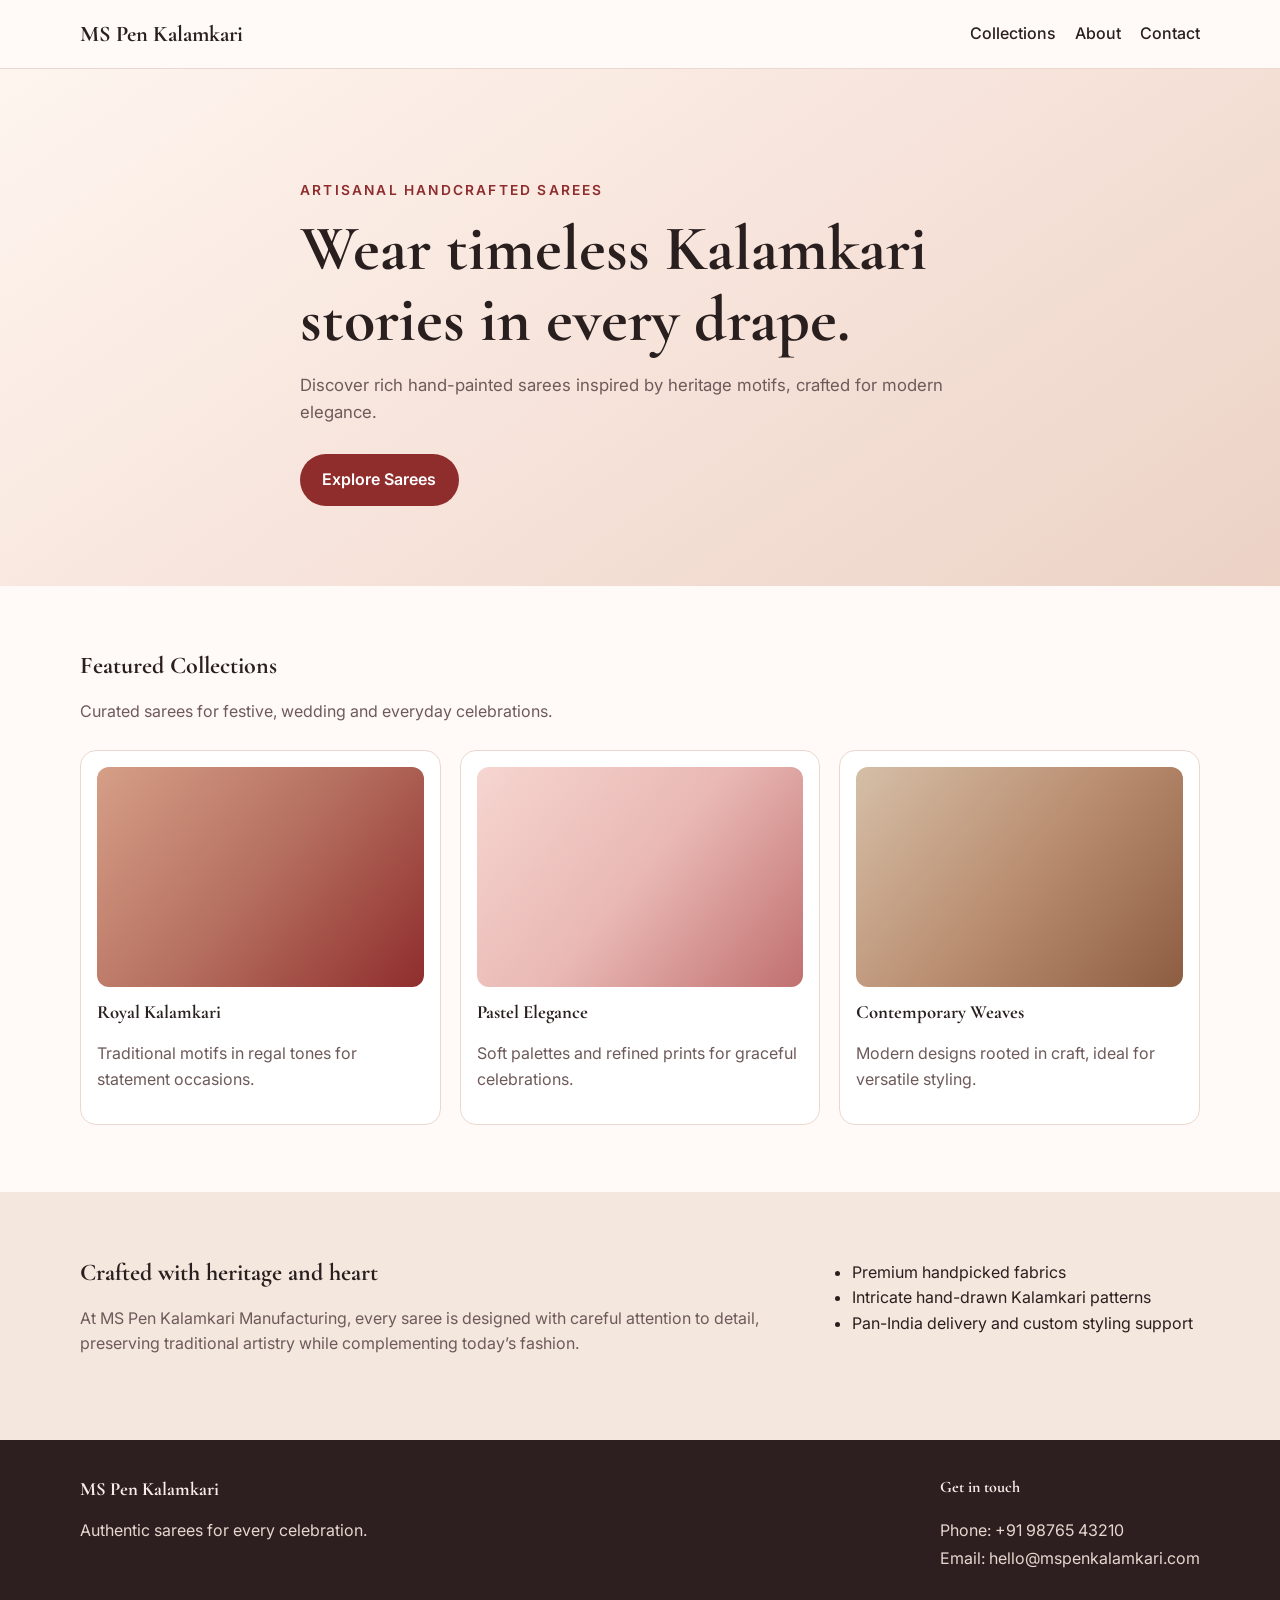
==== index.html @ 8e75cad0 "Merge pull request #1 from reddyprasade/copilot/build-website-for-sarees [WIP] Build website for sar" ====
<!DOCTYPE html>
<html lang="en">
  <head>
    <meta charset="UTF-8" />
    <meta name="viewport" content="width=device-width, initial-scale=1.0" />
    <title>MS Pen Kalamkari Sarees</title>
    <link rel="preconnect" href="https://fonts.googleapis.com" />
    <link rel="preconnect" href="https://fonts.gstatic.com" crossorigin />
    <link
      href="https://fonts.googleapis.com/css2?family=Cormorant+Garamond:wght@500;700&family=Inter:wght@400;500;600&display=swap"
      rel="stylesheet"
    />
    <link rel="stylesheet" href="styles.css" />
  </head>
  <body>
    <header class="topbar">
      <div class="container nav">
        <a class="brand" href="#">MS Pen Kalamkari</a>
        <nav>
          <a href="#collections">Collections</a>
          <a href="#about">About</a>
          <a href="#contact">Contact</a>
        </nav>
      </div>
    </header>

    <main>
      <section class="hero">
        <div class="container hero-content">
          <p class="eyebrow">Artisanal Handcrafted Sarees</p>
          <h1>Wear timeless Kalamkari stories in every drape.</h1>
          <p class="hero-copy">
            Discover rich hand-painted sarees inspired by heritage motifs, crafted for modern elegance.
          </p>
          <a href="#collections" class="btn">Explore Sarees</a>
        </div>
      </section>

      <section id="collections" class="section container">
        <div class="section-head">
          <h2>Featured Collections</h2>
          <p>Curated sarees for festive, wedding and everyday celebrations.</p>
        </div>
        <div class="cards">
          <article class="card">
            <div class="image image-one" aria-hidden="true"></div>
            <h3>Royal Kalamkari</h3>
            <p>Traditional motifs in regal tones for statement occasions.</p>
          </article>
          <article class="card">
            <div class="image image-two" aria-hidden="true"></div>
            <h3>Pastel Elegance</h3>
            <p>Soft palettes and refined prints for graceful celebrations.</p>
          </article>
          <article class="card">
            <div class="image image-three" aria-hidden="true"></div>
            <h3>Contemporary Weaves</h3>
            <p>Modern designs rooted in craft, ideal for versatile styling.</p>
          </article>
        </div>
      </section>

      <section id="about" class="section about">
        <div class="container about-grid">
          <div>
            <h2>Crafted with heritage and heart</h2>
            <p>
              At MS Pen Kalamkari Manufacturing, every saree is designed with careful attention to detail,
              preserving traditional artistry while complementing today’s fashion.
            </p>
          </div>
          <ul>
            <li>Premium handpicked fabrics</li>
            <li>Intricate hand-drawn Kalamkari patterns</li>
            <li>Pan-India delivery and custom styling support</li>
          </ul>
        </div>
      </section>
    </main>

    <footer id="contact" class="footer">
      <div class="container footer-grid">
        <div>
          <h3>MS Pen Kalamkari</h3>
          <p>Authentic sarees for every celebration.</p>
        </div>
        <div>
          <h4>Get in touch</h4>
          <p>Phone: +91 98765 43210</p>
          <p>Email: hello@mspenkalamkari.com</p>
        </div>
      </div>
    </footer>
  </body>
</html>
---- styles.css ----
:root {
  --bg: #fffaf7;
  --text: #2a1f1f;
  --muted: #6e5a5a;
  --accent: #8f2d2d;
  --accent-soft: #f4e7de;
  --surface: #ffffff;
  --border: #ead8ce;
}

* {
  box-sizing: border-box;
}

body {
  margin: 0;
  font-family: "Inter", sans-serif;
  color: var(--text);
  background: var(--bg);
  line-height: 1.6;
}

h1,
h2,
h3,
h4 {
  font-family: "Cormorant Garamond", serif;
  line-height: 1.1;
  margin-top: 0;
}

.container {
  width: min(1120px, 92vw);
  margin: 0 auto;
}

.topbar {
  position: sticky;
  top: 0;
  z-index: 10;
  background: rgba(255, 250, 247, 0.95);
  border-bottom: 1px solid var(--border);
  backdrop-filter: blur(6px);
}

.nav {
  display: flex;
  justify-content: space-between;
  align-items: center;
  padding: 1rem 0;
}

.brand {
  color: var(--text);
  font-family: "Cormorant Garamond", serif;
  font-size: 1.4rem;
  font-weight: 700;
  text-decoration: none;
}

nav {
  display: flex;
  gap: 1.2rem;
}

nav a {
  color: var(--text);
  text-decoration: none;
  font-weight: 500;
}

.hero {
  padding: 6rem 0 5rem;
  background: linear-gradient(145deg, #fef5ef, #f6e2d9 55%, #ebd2c5 100%);
}

.hero-content {
  max-width: 680px;
}

.eyebrow {
  font-size: 0.86rem;
  text-transform: uppercase;
  letter-spacing: 0.16em;
  color: var(--accent);
  font-weight: 600;
}

h1 {
  font-size: clamp(2.2rem, 5vw, 4rem);
  margin: 0.7rem 0 1rem;
}

.hero-copy {
  color: var(--muted);
  font-size: 1.05rem;
  margin-bottom: 1.8rem;
}

.btn {
  display: inline-block;
  padding: 0.8rem 1.4rem;
  border-radius: 999px;
  text-decoration: none;
  color: #fff;
  background: var(--accent);
  font-weight: 600;
}

.section {
  padding: 4.2rem 0;
}

.section-head {
  margin-bottom: 1.6rem;
}

.section-head p {
  color: var(--muted);
}

.cards {
  display: grid;
  grid-template-columns: repeat(3, minmax(0, 1fr));
  gap: 1.2rem;
}

.card {
  background: var(--surface);
  border: 1px solid var(--border);
  border-radius: 16px;
  padding: 1rem;
}

.image {
  height: 220px;
  border-radius: 12px;
  margin-bottom: 0.9rem;
}

.image-one {
  background: linear-gradient(130deg, #d69f87, #b56f5f, #8f2d2d);
}

.image-two {
  background: linear-gradient(130deg, #f6d5d0, #e9b8b4, #c0706f);
}

.image-three {
  background: linear-gradient(130deg, #d5bfa7, #ba8e71, #8d5d42);
}

.card p,
.about p {
  color: var(--muted);
}

.about {
  background: var(--accent-soft);
}

.about-grid {
  display: grid;
  grid-template-columns: 2fr 1fr;
  gap: 1.4rem;
  align-items: start;
}

.about ul {
  margin: 0;
  padding-left: 1.1rem;
}

.footer {
  background: #2d1f1f;
  color: #f7ece8;
  padding: 2.4rem 0;
}

.footer-grid {
  display: flex;
  justify-content: space-between;
  gap: 1.2rem;
  flex-wrap: wrap;
}

.footer p {
  margin: 0.2rem 0;
  color: #e7d6cf;
}

@media (max-width: 900px) {
  .cards {
    grid-template-columns: 1fr 1fr;
  }

  .about-grid {
    grid-template-columns: 1fr;
  }
}

@media (max-width: 640px) {
  nav {
    display: none;
  }

  .hero {
    padding-top: 4.5rem;
  }

  .cards {
    grid-template-columns: 1fr;
  }
}
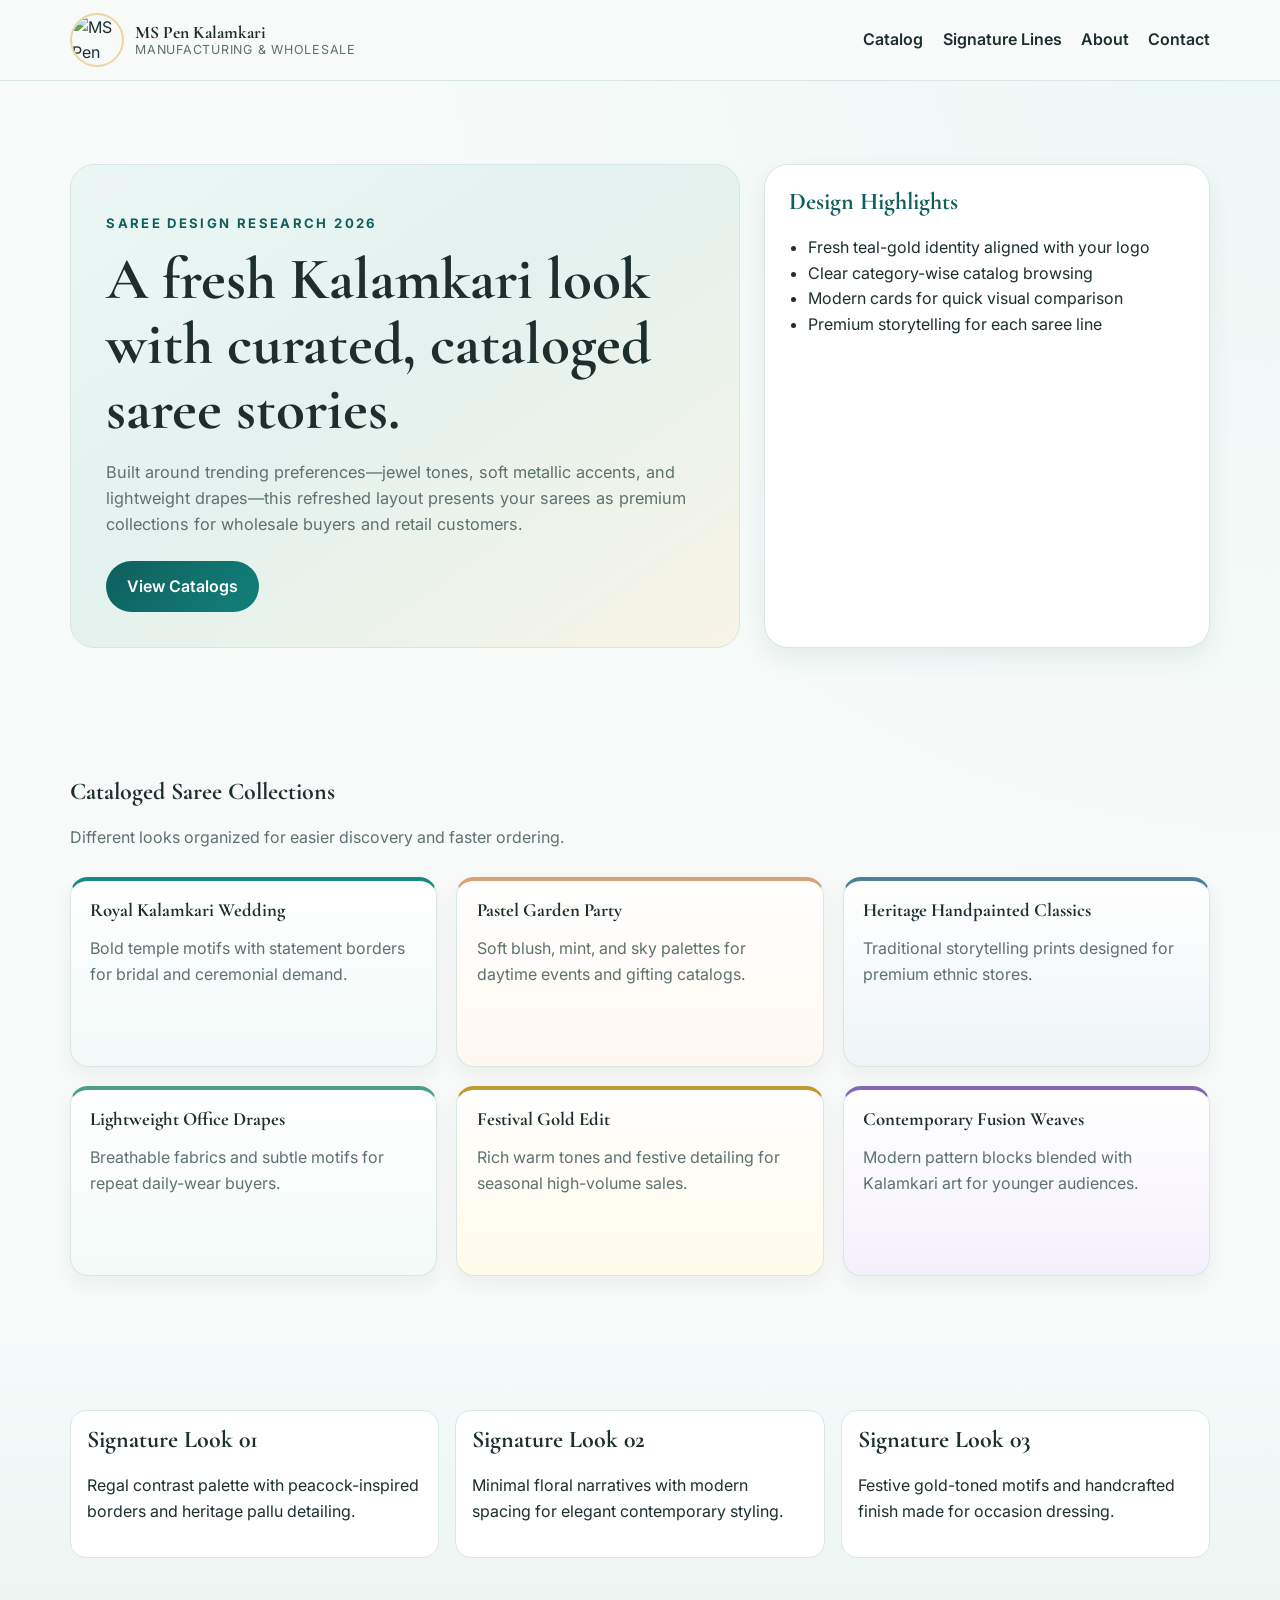
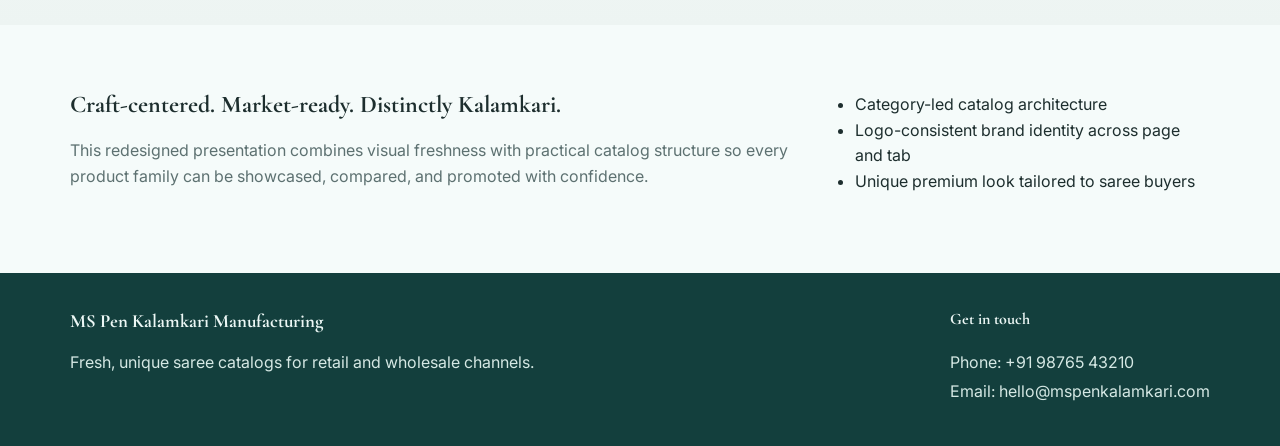
==== commit 8066d5d5: "Merge pull request #2 from reddyprasade/copilot/research-sarees-website-design Redesign saree storef" ====
--- a/index.html
+++ b/index.html
@@ -3,11 +3,16 @@
   <head>
     <meta charset="UTF-8" />
     <meta name="viewport" content="width=device-width, initial-scale=1.0" />
-    <title>MS Pen Kalamkari Sarees</title>
+    <title>MS Pen Kalamkari Sarees | Fresh Collections</title>
+    <link
+      rel="icon"
+      type="image/jpeg"
+      href="https://github.com/user-attachments/assets/5337e87d-ab14-43e0-a8be-06f74f90f3f9"
+    />
     <link rel="preconnect" href="https://fonts.googleapis.com" />
     <link rel="preconnect" href="https://fonts.gstatic.com" crossorigin />
     <link
-      href="https://fonts.googleapis.com/css2?family=Cormorant+Garamond:wght@500;700&family=Inter:wght@400;500;600&display=swap"
+      href="https://fonts.googleapis.com/css2?family=Cormorant+Garamond:wght@500;700&family=Inter:wght@400;500;600;700&display=swap"
       rel="stylesheet"
     />
     <link rel="stylesheet" href="styles.css" />
@@ -15,9 +20,19 @@
   <body>
     <header class="topbar">
       <div class="container nav">
-        <a class="brand" href="#">MS Pen Kalamkari</a>
+        <a class="brand" href="#">
+          <img
+            src="https://github.com/user-attachments/assets/5337e87d-ab14-43e0-a8be-06f74f90f3f9"
+            alt="MS Pen Kalamkari logo"
+          />
+          <span>
+            <strong>MS Pen Kalamkari</strong>
+            <small>Manufacturing & Wholesale</small>
+          </span>
+        </a>
         <nav>
-          <a href="#collections">Collections</a>
+          <a href="#collections">Catalog</a>
+          <a href="#signature">Signature Lines</a>
           <a href="#about">About</a>
           <a href="#contact">Contact</a>
         </nav>
@@ -26,36 +41,75 @@
 
     <main>
       <section class="hero">
-        <div class="container hero-content">
-          <p class="eyebrow">Artisanal Handcrafted Sarees</p>
-          <h1>Wear timeless Kalamkari stories in every drape.</h1>
-          <p class="hero-copy">
-            Discover rich hand-painted sarees inspired by heritage motifs, crafted for modern elegance.
-          </p>
-          <a href="#collections" class="btn">Explore Sarees</a>
+        <div class="container hero-grid">
+          <div class="hero-copy-block">
+            <p class="eyebrow">Saree Design Research 2026</p>
+            <h1>A fresh Kalamkari look with curated, cataloged saree stories.</h1>
+            <p class="hero-copy">
+              Built around trending preferences—jewel tones, soft metallic accents, and lightweight drapes—this
+              refreshed layout presents your sarees as premium collections for wholesale buyers and retail customers.
+            </p>
+            <a href="#collections" class="btn">View Catalogs</a>
+          </div>
+          <aside class="trend-panel" aria-label="Design trend highlights">
+            <h2>Design Highlights</h2>
+            <ul>
+              <li>Fresh teal-gold identity aligned with your logo</li>
+              <li>Clear category-wise catalog browsing</li>
+              <li>Modern cards for quick visual comparison</li>
+              <li>Premium storytelling for each saree line</li>
+            </ul>
+          </aside>
         </div>
       </section>
 
       <section id="collections" class="section container">
         <div class="section-head">
-          <h2>Featured Collections</h2>
-          <p>Curated sarees for festive, wedding and everyday celebrations.</p>
+          <h2>Cataloged Saree Collections</h2>
+          <p>Different looks organized for easier discovery and faster ordering.</p>
         </div>
+
         <div class="cards">
-          <article class="card">
-            <div class="image image-one" aria-hidden="true"></div>
-            <h3>Royal Kalamkari</h3>
-            <p>Traditional motifs in regal tones for statement occasions.</p>
+          <article class="card card-royal">
+            <h3>Royal Kalamkari Wedding</h3>
+            <p>Bold temple motifs with statement borders for bridal and ceremonial demand.</p>
           </article>
-          <article class="card">
-            <div class="image image-two" aria-hidden="true"></div>
-            <h3>Pastel Elegance</h3>
-            <p>Soft palettes and refined prints for graceful celebrations.</p>
+          <article class="card card-pastel">
+            <h3>Pastel Garden Party</h3>
+            <p>Soft blush, mint, and sky palettes for daytime events and gifting catalogs.</p>
           </article>
-          <article class="card">
-            <div class="image image-three" aria-hidden="true"></div>
-            <h3>Contemporary Weaves</h3>
-            <p>Modern designs rooted in craft, ideal for versatile styling.</p>
+          <article class="card card-heritage">
+            <h3>Heritage Handpainted Classics</h3>
+            <p>Traditional storytelling prints designed for premium ethnic stores.</p>
+          </article>
+          <article class="card card-office">
+            <h3>Lightweight Office Drapes</h3>
+            <p>Breathable fabrics and subtle motifs for repeat daily-wear buyers.</p>
+          </article>
+          <article class="card card-festival">
+            <h3>Festival Gold Edit</h3>
+            <p>Rich warm tones and festive detailing for seasonal high-volume sales.</p>
+          </article>
+          <article class="card card-fusion">
+            <h3>Contemporary Fusion Weaves</h3>
+            <p>Modern pattern blocks blended with Kalamkari art for younger audiences.</p>
+          </article>
+        </div>
+      </section>
+
+      <section id="signature" class="section signature">
+        <div class="container signature-grid">
+          <article>
+            <h2>Signature Look 01</h2>
+            <p>Regal contrast palette with peacock-inspired borders and heritage pallu detailing.</p>
+          </article>
+          <article>
+            <h2>Signature Look 02</h2>
+            <p>Minimal floral narratives with modern spacing for elegant contemporary styling.</p>
+          </article>
+          <article>
+            <h2>Signature Look 03</h2>
+            <p>Festive gold-toned motifs and handcrafted finish made for occasion dressing.</p>
           </article>
         </div>
       </section>
@@ -63,16 +117,16 @@
       <section id="about" class="section about">
         <div class="container about-grid">
           <div>
-            <h2>Crafted with heritage and heart</h2>
+            <h2>Craft-centered. Market-ready. Distinctly Kalamkari.</h2>
             <p>
-              At MS Pen Kalamkari Manufacturing, every saree is designed with careful attention to detail,
-              preserving traditional artistry while complementing today’s fashion.
+              This redesigned presentation combines visual freshness with practical catalog structure so every product
+              family can be showcased, compared, and promoted with confidence.
             </p>
           </div>
           <ul>
-            <li>Premium handpicked fabrics</li>
-            <li>Intricate hand-drawn Kalamkari patterns</li>
-            <li>Pan-India delivery and custom styling support</li>
+            <li>Category-led catalog architecture</li>
+            <li>Logo-consistent brand identity across page and tab</li>
+            <li>Unique premium look tailored to saree buyers</li>
           </ul>
         </div>
       </section>
@@ -81,8 +135,8 @@
     <footer id="contact" class="footer">
       <div class="container footer-grid">
         <div>
-          <h3>MS Pen Kalamkari</h3>
-          <p>Authentic sarees for every celebration.</p>
+          <h3>MS Pen Kalamkari Manufacturing</h3>
+          <p>Fresh, unique saree catalogs for retail and wholesale channels.</p>
         </div>
         <div>
           <h4>Get in touch</h4>
--- a/styles.css
+++ b/styles.css
@@ -1,11 +1,13 @@
 :root {
-  --bg: #fffaf7;
-  --text: #2a1f1f;
-  --muted: #6e5a5a;
-  --accent: #8f2d2d;
-  --accent-soft: #f4e7de;
+  --bg: #f8faf9;
+  --text: #1d2e2e;
+  --muted: #5d7171;
+  --accent: #12807a;
+  --accent-dark: #0f5f5d;
+  --gold: #bf9b30;
+  --gold-soft: #e9d7a2;
   --surface: #ffffff;
-  --border: #ead8ce;
+  --border: #d9e7e4;
 }
 
 * {
@@ -16,7 +18,7 @@
   margin: 0;
   font-family: "Inter", sans-serif;
   color: var(--text);
-  background: var(--bg);
+  background: radial-gradient(circle at top right, #edf8f6 0%, var(--bg) 45%);
   line-height: 1.6;
 }
 
@@ -30,7 +32,7 @@
 }
 
 .container {
-  width: min(1120px, 92vw);
+  width: min(1140px, 92vw);
   margin: 0 auto;
 }
 
@@ -38,24 +40,51 @@
   position: sticky;
   top: 0;
   z-index: 10;
-  background: rgba(255, 250, 247, 0.95);
+  background: rgba(248, 250, 249, 0.96);
   border-bottom: 1px solid var(--border);
-  backdrop-filter: blur(6px);
+  backdrop-filter: blur(8px);
 }
 
 .nav {
   display: flex;
   justify-content: space-between;
   align-items: center;
-  padding: 1rem 0;
+  gap: 1.5rem;
+  padding: 0.8rem 0;
 }
 
 .brand {
   color: var(--text);
+  display: inline-flex;
+  align-items: center;
+  gap: 0.7rem;
+  text-decoration: none;
+}
+
+.brand img {
+  width: 54px;
+  height: 54px;
+  border-radius: 50%;
+  object-fit: cover;
+  border: 2px solid var(--gold-soft);
+}
+
+.brand span {
+  display: flex;
+  flex-direction: column;
+  line-height: 1.15;
+}
+
+.brand strong {
+  font-size: 1.1rem;
   font-family: "Cormorant Garamond", serif;
-  font-size: 1.4rem;
-  font-weight: 700;
-  text-decoration: none;
+}
+
+.brand small {
+  color: var(--muted);
+  font-size: 0.78rem;
+  letter-spacing: 0.06em;
+  text-transform: uppercase;
 }
 
 nav {
@@ -66,45 +95,71 @@
 nav a {
   color: var(--text);
   text-decoration: none;
-  font-weight: 500;
+  font-weight: 600;
 }
 
 .hero {
-  padding: 6rem 0 5rem;
-  background: linear-gradient(145deg, #fef5ef, #f6e2d9 55%, #ebd2c5 100%);
-}
-
-.hero-content {
-  max-width: 680px;
+  padding: 5.2rem 0 4rem;
+}
+
+.hero-grid {
+  display: grid;
+  grid-template-columns: 1.5fr 1fr;
+  gap: 1.5rem;
+  align-items: stretch;
+}
+
+.hero-copy-block {
+  background: linear-gradient(145deg, #ecf7f5 0%, #e3f2ef 45%, #f8f4e6 100%);
+  border: 1px solid var(--border);
+  border-radius: 24px;
+  padding: clamp(1.3rem, 3.5vw, 2.2rem);
 }
 
 .eyebrow {
-  font-size: 0.86rem;
+  font-size: 0.82rem;
   text-transform: uppercase;
-  letter-spacing: 0.16em;
-  color: var(--accent);
-  font-weight: 600;
+  letter-spacing: 0.18em;
+  color: var(--accent-dark);
+  font-weight: 700;
 }
 
 h1 {
-  font-size: clamp(2.2rem, 5vw, 4rem);
+  font-size: clamp(2.1rem, 5vw, 3.7rem);
   margin: 0.7rem 0 1rem;
 }
 
 .hero-copy {
   color: var(--muted);
-  font-size: 1.05rem;
-  margin-bottom: 1.8rem;
+  font-size: 1.02rem;
+  margin-bottom: 1.5rem;
 }
 
 .btn {
   display: inline-block;
-  padding: 0.8rem 1.4rem;
+  padding: 0.78rem 1.3rem;
   border-radius: 999px;
   text-decoration: none;
   color: #fff;
-  background: var(--accent);
+  background: linear-gradient(130deg, var(--accent-dark), var(--accent));
   font-weight: 600;
+}
+
+.trend-panel {
+  background: var(--surface);
+  border: 1px solid var(--border);
+  border-radius: 24px;
+  padding: 1.5rem;
+  box-shadow: 0 10px 25px rgba(19, 68, 67, 0.07);
+}
+
+.trend-panel h2 {
+  color: var(--accent-dark);
+}
+
+.trend-panel ul {
+  margin: 0;
+  padding-left: 1.2rem;
 }
 
 .section {
@@ -128,26 +183,14 @@
 .card {
   background: var(--surface);
   border: 1px solid var(--border);
-  border-radius: 16px;
-  padding: 1rem;
-}
-
-.image {
-  height: 220px;
-  border-radius: 12px;
-  margin-bottom: 0.9rem;
-}
-
-.image-one {
-  background: linear-gradient(130deg, #d69f87, #b56f5f, #8f2d2d);
-}
-
-.image-two {
-  background: linear-gradient(130deg, #f6d5d0, #e9b8b4, #c0706f);
-}
-
-.image-three {
-  background: linear-gradient(130deg, #d5bfa7, #ba8e71, #8d5d42);
+  border-radius: 18px;
+  padding: 1.2rem;
+  min-height: 190px;
+  box-shadow: 0 8px 20px rgba(13, 45, 45, 0.06);
+}
+
+.card h3 {
+  margin-bottom: 0.6rem;
 }
 
 .card p,
@@ -155,8 +198,55 @@
   color: var(--muted);
 }
 
+.card-royal {
+  background: linear-gradient(180deg, #ffffff 0%, #f2f9f8 100%);
+  border-top: 4px solid #168b84;
+}
+
+.card-pastel {
+  background: linear-gradient(180deg, #ffffff 0%, #fff8f1 100%);
+  border-top: 4px solid #d8a176;
+}
+
+.card-heritage {
+  background: linear-gradient(180deg, #ffffff 0%, #eef4f7 100%);
+  border-top: 4px solid #4c7f98;
+}
+
+.card-office {
+  background: linear-gradient(180deg, #ffffff 0%, #f3faf7 100%);
+  border-top: 4px solid #49a27d;
+}
+
+.card-festival {
+  background: linear-gradient(180deg, #ffffff 0%, #fffaea 100%);
+  border-top: 4px solid var(--gold);
+}
+
+.card-fusion {
+  background: linear-gradient(180deg, #ffffff 0%, #f4f0fb 100%);
+  border-top: 4px solid #8366b4;
+}
+
+.signature {
+  background: linear-gradient(180deg, #f4faf9 0%, #edf4f2 100%);
+}
+
+.signature-grid {
+  display: grid;
+  grid-template-columns: repeat(3, minmax(0, 1fr));
+  gap: 1rem;
+}
+
+.signature-grid article {
+  background: #fff;
+  border-radius: 16px;
+  border: 1px solid var(--border);
+  padding: 1rem;
+}
+
 .about {
-  background: var(--accent-soft);
+  background: #f5fbfa;
 }
 
 .about-grid {
@@ -172,8 +262,8 @@
 }
 
 .footer {
-  background: #2d1f1f;
-  color: #f7ece8;
+  background: #133f3d;
+  color: #ecf7f5;
   padding: 2.4rem 0;
 }
 
@@ -186,12 +276,18 @@
 
 .footer p {
   margin: 0.2rem 0;
-  color: #e7d6cf;
-}
-
-@media (max-width: 900px) {
-  .cards {
+  color: #d5e8e4;
+}
+
+@media (max-width: 960px) {
+  .hero-grid,
+  .cards,
+  .signature-grid {
     grid-template-columns: 1fr 1fr;
+  }
+
+  .hero-copy-block {
+    grid-column: span 2;
   }
 
   .about-grid {
@@ -199,16 +295,31 @@
   }
 }
 
-@media (max-width: 640px) {
+@media (max-width: 680px) {
   nav {
     display: none;
   }
 
   .hero {
-    padding-top: 4.5rem;
-  }
-
-  .cards {
+    padding-top: 4rem;
+  }
+
+  .hero-grid,
+  .cards,
+  .signature-grid {
     grid-template-columns: 1fr;
   }
-}
+
+  .hero-copy-block {
+    grid-column: auto;
+  }
+
+  .brand img {
+    width: 46px;
+    height: 46px;
+  }
+
+  .brand strong {
+    font-size: 0.98rem;
+  }
+}
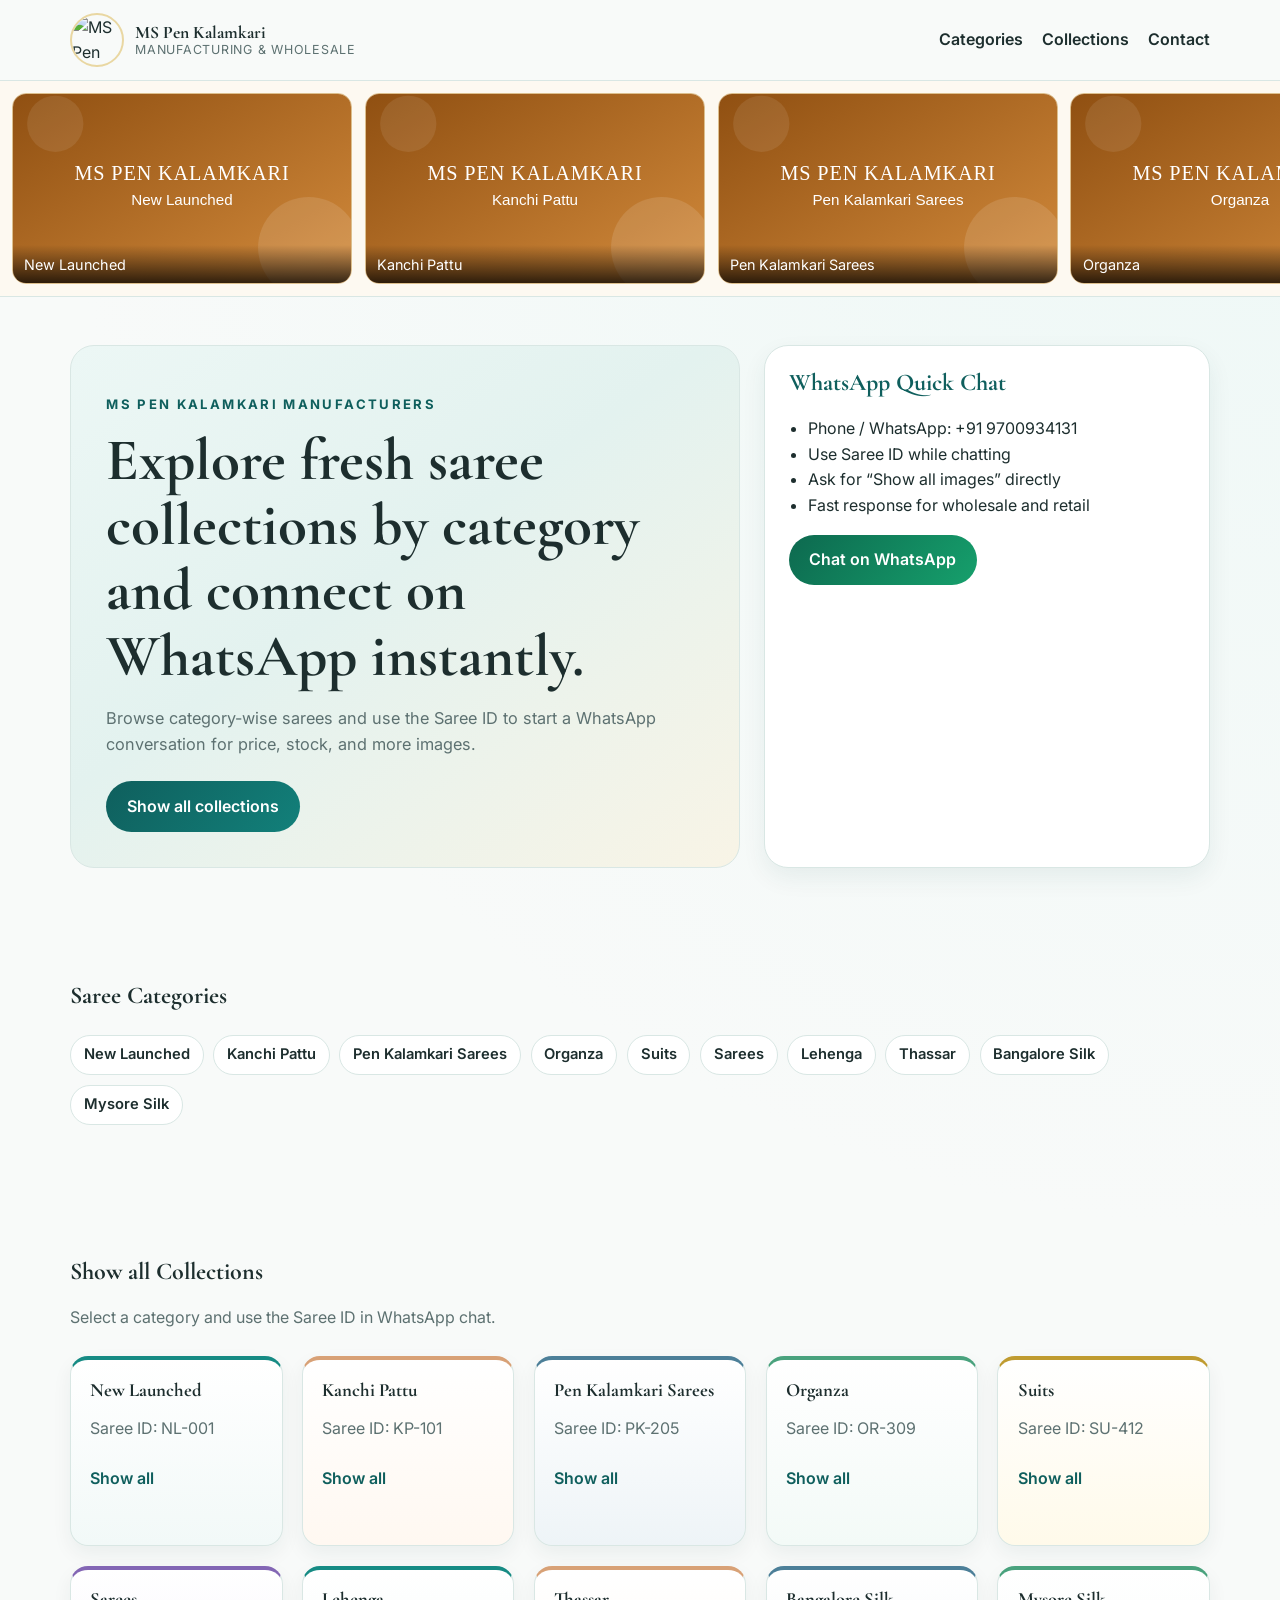
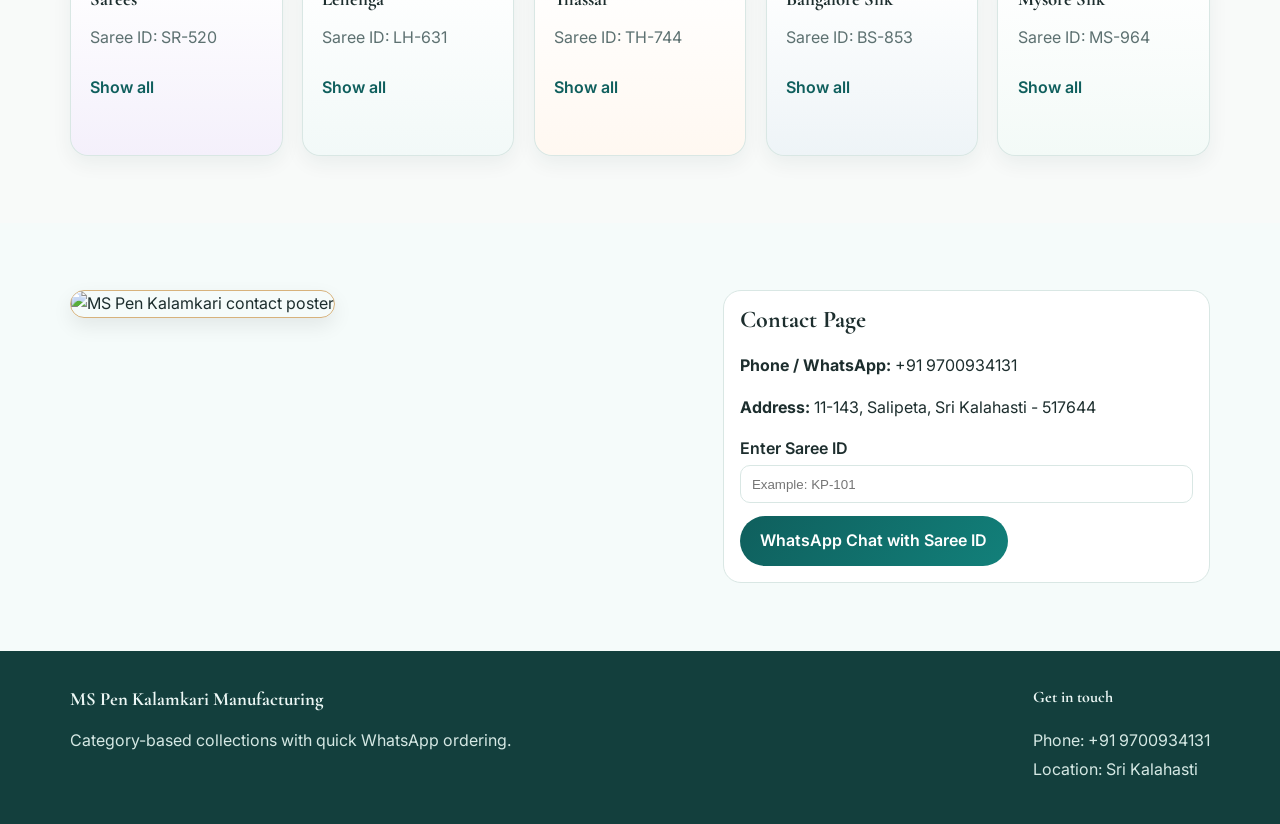
==== commit 9a77ee23: "Add category slider WhatsApp saree-ID chat and contact updates Agent-Logs-Url: https://github.com/re" ====
--- a/index.html
+++ b/index.html
@@ -31,119 +31,232 @@
           </span>
         </a>
         <nav>
-          <a href="#collections">Catalog</a>
-          <a href="#signature">Signature Lines</a>
-          <a href="#about">About</a>
+          <a href="#categories">Categories</a>
+          <a href="#collections">Collections</a>
           <a href="#contact">Contact</a>
         </nav>
       </div>
     </header>
 
+    <section class="slider-strip" aria-label="Saree category highlights">
+      <div class="slider-track">
+        <figure class="slide">
+          <img src="Images/new-launched/cover.svg" alt="New Launched sarees" />
+          <figcaption>New Launched</figcaption>
+        </figure>
+        <figure class="slide">
+          <img src="Images/kanchi-pattu/cover.svg" alt="Kanchi Pattu sarees" />
+          <figcaption>Kanchi Pattu</figcaption>
+        </figure>
+        <figure class="slide">
+          <img src="Images/pen-kalamkari-sarees/cover.svg" alt="Pen Kalamkari sarees" />
+          <figcaption>Pen Kalamkari Sarees</figcaption>
+        </figure>
+        <figure class="slide">
+          <img src="Images/organza/cover.svg" alt="Organza sarees" />
+          <figcaption>Organza</figcaption>
+        </figure>
+        <figure class="slide">
+          <img src="Images/suits/cover.svg" alt="Suits collection" />
+          <figcaption>Suits</figcaption>
+        </figure>
+        <figure class="slide">
+          <img src="Images/sarees/cover.svg" alt="Sarees collection" />
+          <figcaption>Sarees</figcaption>
+        </figure>
+        <figure class="slide">
+          <img src="Images/lehenga/cover.svg" alt="Lehenga collection" />
+          <figcaption>Lehenga</figcaption>
+        </figure>
+        <figure class="slide">
+          <img src="Images/thassar/cover.svg" alt="Thassar collection" />
+          <figcaption>Thassar</figcaption>
+        </figure>
+        <figure class="slide">
+          <img src="Images/bangalore-silk/cover.svg" alt="Bangalore silk collection" />
+          <figcaption>Bangalore Silk</figcaption>
+        </figure>
+        <figure class="slide">
+          <img src="Images/mysore-silk/cover.svg" alt="Mysore silk collection" />
+          <figcaption>Mysore Silk</figcaption>
+        </figure>
+      </div>
+    </section>
+
     <main>
       <section class="hero">
         <div class="container hero-grid">
           <div class="hero-copy-block">
-            <p class="eyebrow">Saree Design Research 2026</p>
-            <h1>A fresh Kalamkari look with curated, cataloged saree stories.</h1>
+            <p class="eyebrow">MS Pen Kalamkari Manufacturers</p>
+            <h1>Explore fresh saree collections by category and connect on WhatsApp instantly.</h1>
             <p class="hero-copy">
-              Built around trending preferences—jewel tones, soft metallic accents, and lightweight drapes—this
-              refreshed layout presents your sarees as premium collections for wholesale buyers and retail customers.
+              Browse category-wise sarees and use the Saree ID to start a WhatsApp conversation for price, stock,
+              and more images.
             </p>
-            <a href="#collections" class="btn">View Catalogs</a>
+            <a href="#collections" class="btn">Show all collections</a>
           </div>
           <aside class="trend-panel" aria-label="Design trend highlights">
-            <h2>Design Highlights</h2>
+            <h2>WhatsApp Quick Chat</h2>
             <ul>
-              <li>Fresh teal-gold identity aligned with your logo</li>
-              <li>Clear category-wise catalog browsing</li>
-              <li>Modern cards for quick visual comparison</li>
-              <li>Premium storytelling for each saree line</li>
+              <li>Phone / WhatsApp: +91 9700934131</li>
+              <li>Use Saree ID while chatting</li>
+              <li>Ask for “Show all images” directly</li>
+              <li>Fast response for wholesale and retail</li>
             </ul>
+            <a
+              class="btn btn-secondary"
+              href="https://wa.me/919700934131?text=Hello%20MS%20Pen%20Kalamkari%2C%20please%20share%20details%20for%20Saree%20ID%20%3A%20"
+              target="_blank"
+              rel="noopener noreferrer"
+              >Chat on WhatsApp</a
+            >
           </aside>
+        </div>
+      </section>
+
+      <section id="categories" class="section container">
+        <div class="section-head">
+          <h2>Saree Categories</h2>
+        </div>
+        <div class="category-list" aria-label="Saree categories">
+          <span>New Launched</span>
+          <span>Kanchi Pattu</span>
+          <span>Pen Kalamkari Sarees</span>
+          <span>Organza</span>
+          <span>Suits</span>
+          <span>Sarees</span>
+          <span>Lehenga</span>
+          <span>Thassar</span>
+          <span>Bangalore Silk</span>
+          <span>Mysore Silk</span>
         </div>
       </section>
 
       <section id="collections" class="section container">
         <div class="section-head">
-          <h2>Cataloged Saree Collections</h2>
-          <p>Different looks organized for easier discovery and faster ordering.</p>
+          <h2>Show all Collections</h2>
+          <p>Select a category and use the Saree ID in WhatsApp chat.</p>
         </div>
 
         <div class="cards">
           <article class="card card-royal">
-            <h3>Royal Kalamkari Wedding</h3>
-            <p>Bold temple motifs with statement borders for bridal and ceremonial demand.</p>
+            <h3>New Launched</h3>
+            <p>Saree ID: NL-001</p>
+            <a class="show-all-btn whatsapp-item" href="#" data-saree-id="NL-001">Show all</a>
           </article>
           <article class="card card-pastel">
-            <h3>Pastel Garden Party</h3>
-            <p>Soft blush, mint, and sky palettes for daytime events and gifting catalogs.</p>
+            <h3>Kanchi Pattu</h3>
+            <p>Saree ID: KP-101</p>
+            <a class="show-all-btn whatsapp-item" href="#" data-saree-id="KP-101">Show all</a>
           </article>
           <article class="card card-heritage">
-            <h3>Heritage Handpainted Classics</h3>
-            <p>Traditional storytelling prints designed for premium ethnic stores.</p>
+            <h3>Pen Kalamkari Sarees</h3>
+            <p>Saree ID: PK-205</p>
+            <a class="show-all-btn whatsapp-item" href="#" data-saree-id="PK-205">Show all</a>
           </article>
           <article class="card card-office">
-            <h3>Lightweight Office Drapes</h3>
-            <p>Breathable fabrics and subtle motifs for repeat daily-wear buyers.</p>
+            <h3>Organza</h3>
+            <p>Saree ID: OR-309</p>
+            <a class="show-all-btn whatsapp-item" href="#" data-saree-id="OR-309">Show all</a>
           </article>
           <article class="card card-festival">
-            <h3>Festival Gold Edit</h3>
-            <p>Rich warm tones and festive detailing for seasonal high-volume sales.</p>
+            <h3>Suits</h3>
+            <p>Saree ID: SU-412</p>
+            <a class="show-all-btn whatsapp-item" href="#" data-saree-id="SU-412">Show all</a>
           </article>
           <article class="card card-fusion">
-            <h3>Contemporary Fusion Weaves</h3>
-            <p>Modern pattern blocks blended with Kalamkari art for younger audiences.</p>
-          </article>
-        </div>
-      </section>
-
-      <section id="signature" class="section signature">
-        <div class="container signature-grid">
-          <article>
-            <h2>Signature Look 01</h2>
-            <p>Regal contrast palette with peacock-inspired borders and heritage pallu detailing.</p>
-          </article>
-          <article>
-            <h2>Signature Look 02</h2>
-            <p>Minimal floral narratives with modern spacing for elegant contemporary styling.</p>
-          </article>
-          <article>
-            <h2>Signature Look 03</h2>
-            <p>Festive gold-toned motifs and handcrafted finish made for occasion dressing.</p>
-          </article>
-        </div>
-      </section>
-
-      <section id="about" class="section about">
-        <div class="container about-grid">
-          <div>
-            <h2>Craft-centered. Market-ready. Distinctly Kalamkari.</h2>
-            <p>
-              This redesigned presentation combines visual freshness with practical catalog structure so every product
-              family can be showcased, compared, and promoted with confidence.
-            </p>
+            <h3>Sarees</h3>
+            <p>Saree ID: SR-520</p>
+            <a class="show-all-btn whatsapp-item" href="#" data-saree-id="SR-520">Show all</a>
+          </article>
+          <article class="card card-royal">
+            <h3>Lehenga</h3>
+            <p>Saree ID: LH-631</p>
+            <a class="show-all-btn whatsapp-item" href="#" data-saree-id="LH-631">Show all</a>
+          </article>
+          <article class="card card-pastel">
+            <h3>Thassar</h3>
+            <p>Saree ID: TH-744</p>
+            <a class="show-all-btn whatsapp-item" href="#" data-saree-id="TH-744">Show all</a>
+          </article>
+          <article class="card card-heritage">
+            <h3>Bangalore Silk</h3>
+            <p>Saree ID: BS-853</p>
+            <a class="show-all-btn whatsapp-item" href="#" data-saree-id="BS-853">Show all</a>
+          </article>
+          <article class="card card-office">
+            <h3>Mysore Silk</h3>
+            <p>Saree ID: MS-964</p>
+            <a class="show-all-btn whatsapp-item" href="#" data-saree-id="MS-964">Show all</a>
+          </article>
+        </div>
+      </section>
+
+      <section id="contact" class="section contact">
+        <div class="container contact-grid">
+          <div class="contact-poster">
+            <img
+              src="https://github.com/user-attachments/assets/4b6928d0-d088-4c84-98f5-eea8b52f5d48"
+              alt="MS Pen Kalamkari contact poster"
+            />
           </div>
-          <ul>
-            <li>Category-led catalog architecture</li>
-            <li>Logo-consistent brand identity across page and tab</li>
-            <li>Unique premium look tailored to saree buyers</li>
-          </ul>
+          <div class="contact-content">
+            <h2>Contact Page</h2>
+            <p><strong>Phone / WhatsApp:</strong> +91 9700934131</p>
+            <p><strong>Address:</strong> 11-143, Salipeta, Sri Kalahasti - 517644</p>
+            <label for="sareeIdInput">Enter Saree ID</label>
+            <input id="sareeIdInput" type="text" placeholder="Example: KP-101" />
+            <a id="whatsappChatLink" class="btn" href="#" target="_blank" rel="noopener noreferrer"
+              >WhatsApp Chat with Saree ID</a
+            >
+          </div>
         </div>
       </section>
     </main>
 
-    <footer id="contact" class="footer">
+    <footer class="footer">
       <div class="container footer-grid">
         <div>
           <h3>MS Pen Kalamkari Manufacturing</h3>
-          <p>Fresh, unique saree catalogs for retail and wholesale channels.</p>
+          <p>Category-based collections with quick WhatsApp ordering.</p>
         </div>
         <div>
           <h4>Get in touch</h4>
-          <p>Phone: +91 98765 43210</p>
-          <p>Email: hello@mspenkalamkari.com</p>
+          <p>Phone: +91 9700934131</p>
+          <p>Location: Sri Kalahasti</p>
         </div>
       </div>
     </footer>
+    <script>
+      const phoneNumber = "919700934131";
+      const sliderTrack = document.querySelector(".slider-track");
+      const sareeIdInput = document.getElementById("sareeIdInput");
+      const whatsappChatLink = document.getElementById("whatsappChatLink");
+      const whatsappItems = document.querySelectorAll(".whatsapp-item");
+
+      if (sliderTrack) {
+        sliderTrack.innerHTML += sliderTrack.innerHTML;
+      }
+
+      const buildWhatsAppLink = (sareeId) => {
+        const message = `Hello MS Pen Kalamkari, please share details and more images for Saree ID: ${sareeId}`;
+        return `https://wa.me/${phoneNumber}?text=${encodeURIComponent(message)}`;
+      };
+
+      whatsappItems.forEach((item) => {
+        const sareeId = item.dataset.sareeId || "";
+        item.href = buildWhatsAppLink(sareeId);
+        item.target = "_blank";
+        item.rel = "noopener noreferrer";
+      });
+
+      const updateContactWhatsApp = () => {
+        const sareeId = sareeIdInput.value.trim() || "Not provided";
+        whatsappChatLink.href = buildWhatsAppLink(sareeId);
+      };
+
+      sareeIdInput.addEventListener("input", updateContactWhatsApp);
+      updateContactWhatsApp();
+    </script>
   </body>
 </html>
--- a/styles.css
+++ b/styles.css
@@ -99,7 +99,7 @@
 }
 
 .hero {
-  padding: 5.2rem 0 4rem;
+  padding: 3rem 0 3rem;
 }
 
 .hero-grid {
@@ -143,6 +143,65 @@
   color: #fff;
   background: linear-gradient(130deg, var(--accent-dark), var(--accent));
   font-weight: 600;
+  border: 0;
+  cursor: pointer;
+}
+
+.btn-secondary {
+  margin-top: 1rem;
+  background: linear-gradient(130deg, #0d694f, #16a06c);
+}
+
+.slider-strip {
+  overflow: hidden;
+  border-bottom: 1px solid var(--border);
+  background: #fdf9f1;
+}
+
+.slider-track {
+  display: flex;
+  gap: 0.8rem;
+  padding: 0.75rem;
+  width: max-content;
+  animation: slideLeft 45s linear infinite;
+}
+
+.slide {
+  margin: 0;
+  position: relative;
+  width: min(340px, 75vw);
+  aspect-ratio: 16 / 9;
+  border-radius: 14px;
+  overflow: hidden;
+  border: 1px solid #dcbf8d;
+}
+
+.slide img {
+  width: 100%;
+  height: 100%;
+  object-fit: cover;
+  display: block;
+}
+
+.slide figcaption {
+  position: absolute;
+  left: 0;
+  right: 0;
+  bottom: 0;
+  margin: 0;
+  padding: 0.45rem 0.7rem;
+  font-size: 0.9rem;
+  color: #fff;
+  background: linear-gradient(180deg, transparent, rgba(0, 0, 0, 0.75));
+}
+
+@keyframes slideLeft {
+  from {
+    transform: translateX(0);
+  }
+  to {
+    transform: translateX(-50%);
+  }
 }
 
 .trend-panel {
@@ -176,7 +235,7 @@
 
 .cards {
   display: grid;
-  grid-template-columns: repeat(3, minmax(0, 1fr));
+  grid-template-columns: repeat(5, minmax(0, 1fr));
   gap: 1.2rem;
 }
 
@@ -196,6 +255,31 @@
 .card p,
 .about p {
   color: var(--muted);
+}
+
+.show-all-btn {
+  margin-top: 0.5rem;
+  display: inline-flex;
+  align-items: center;
+  gap: 0.3rem;
+  text-decoration: none;
+  font-weight: 600;
+  color: var(--accent-dark);
+}
+
+.category-list {
+  display: flex;
+  flex-wrap: wrap;
+  gap: 0.6rem;
+}
+
+.category-list span {
+  padding: 0.45rem 0.8rem;
+  border: 1px solid var(--border);
+  border-radius: 999px;
+  background: #fff;
+  font-size: 0.92rem;
+  font-weight: 600;
 }
 
 .card-royal {
@@ -261,6 +345,45 @@
   padding-left: 1.1rem;
 }
 
+.contact {
+  background: #f5fbfa;
+}
+
+.contact-grid {
+  display: grid;
+  grid-template-columns: 1.3fr 1fr;
+  gap: 1.2rem;
+  align-items: start;
+}
+
+.contact-poster img {
+  width: 100%;
+  border-radius: 18px;
+  border: 1px solid #d7b27c;
+  box-shadow: 0 8px 20px rgba(0, 0, 0, 0.08);
+}
+
+.contact-content {
+  background: #fff;
+  border: 1px solid var(--border);
+  border-radius: 18px;
+  padding: 1rem;
+}
+
+.contact-content label {
+  display: block;
+  margin: 0.7rem 0 0.2rem;
+  font-weight: 600;
+}
+
+.contact-content input {
+  width: 100%;
+  border: 1px solid var(--border);
+  border-radius: 10px;
+  padding: 0.65rem 0.7rem;
+  margin-bottom: 0.8rem;
+}
+
 .footer {
   background: #133f3d;
   color: #ecf7f5;
@@ -281,8 +404,7 @@
 
 @media (max-width: 960px) {
   .hero-grid,
-  .cards,
-  .signature-grid {
+  .cards {
     grid-template-columns: 1fr 1fr;
   }
 
@@ -290,7 +412,8 @@
     grid-column: span 2;
   }
 
-  .about-grid {
+  .about-grid,
+  .contact-grid {
     grid-template-columns: 1fr;
   }
 }
@@ -305,8 +428,7 @@
   }
 
   .hero-grid,
-  .cards,
-  .signature-grid {
+  .cards {
     grid-template-columns: 1fr;
   }
 
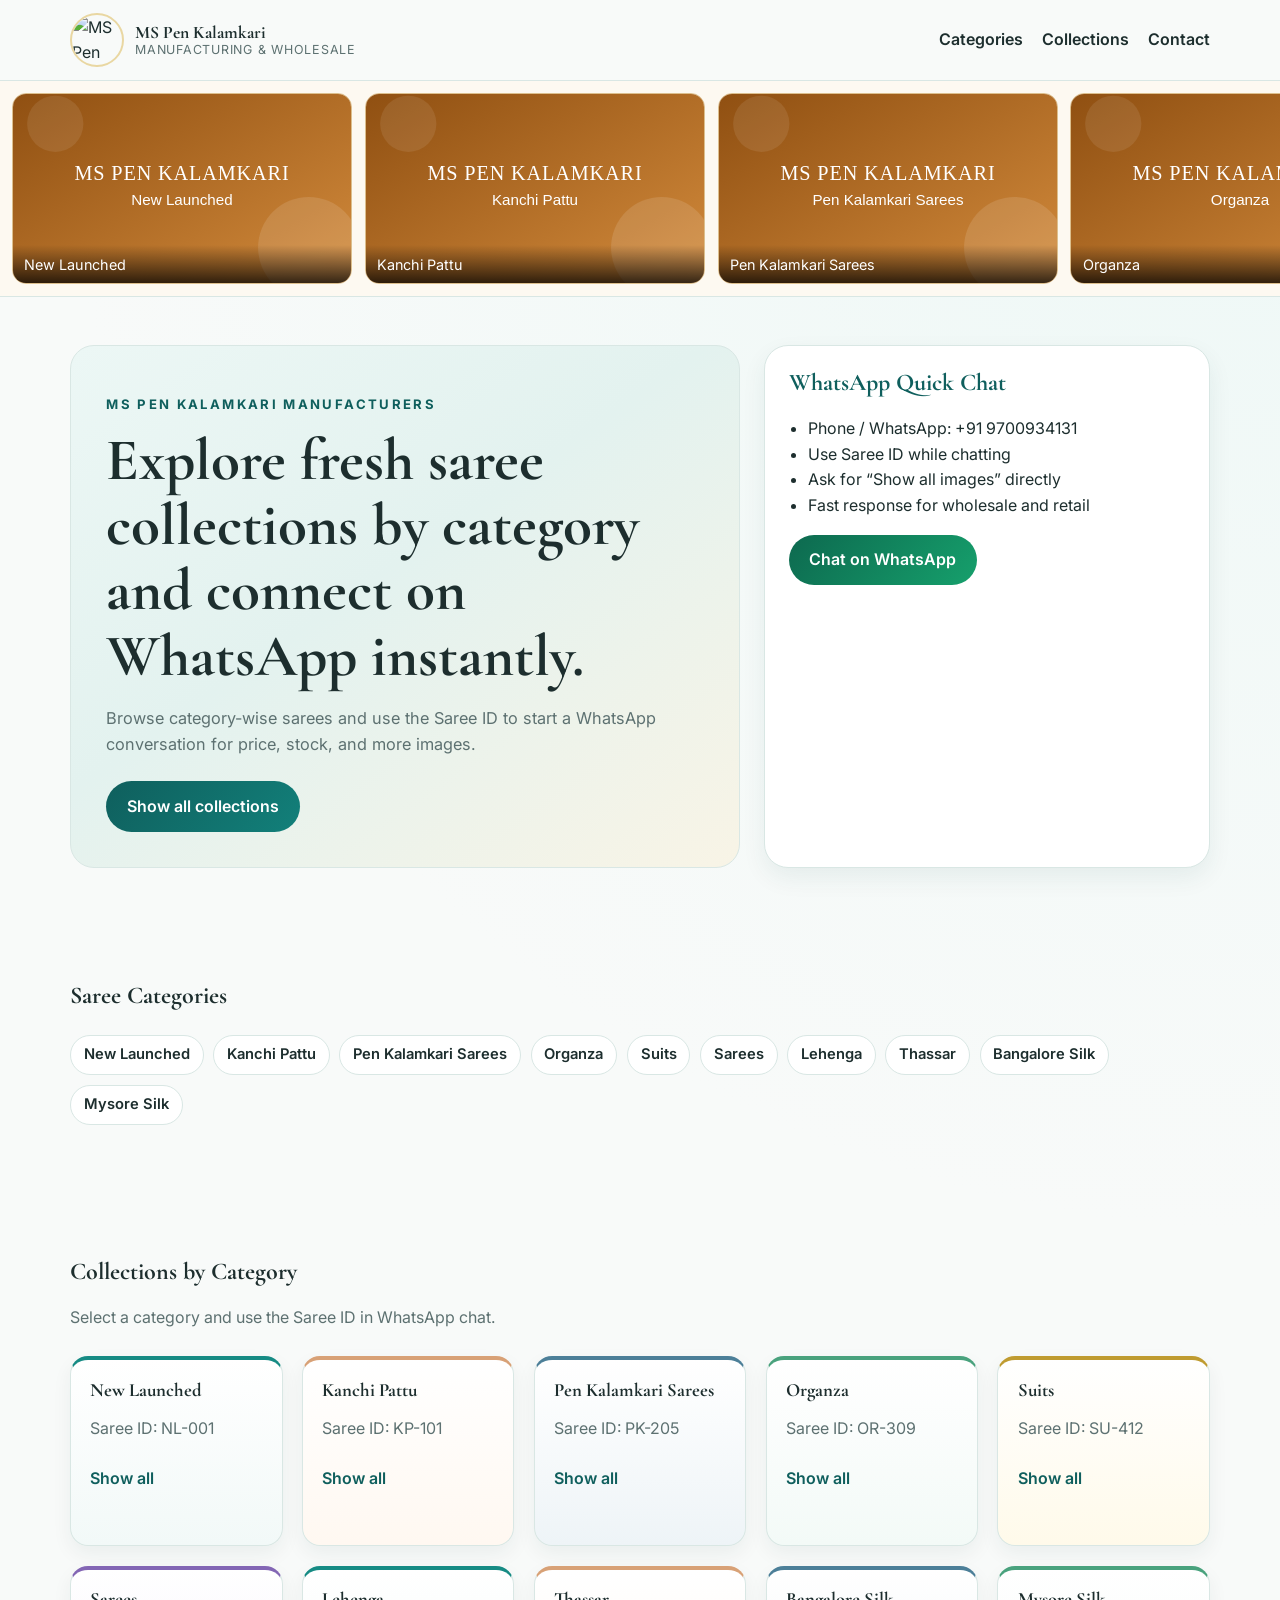
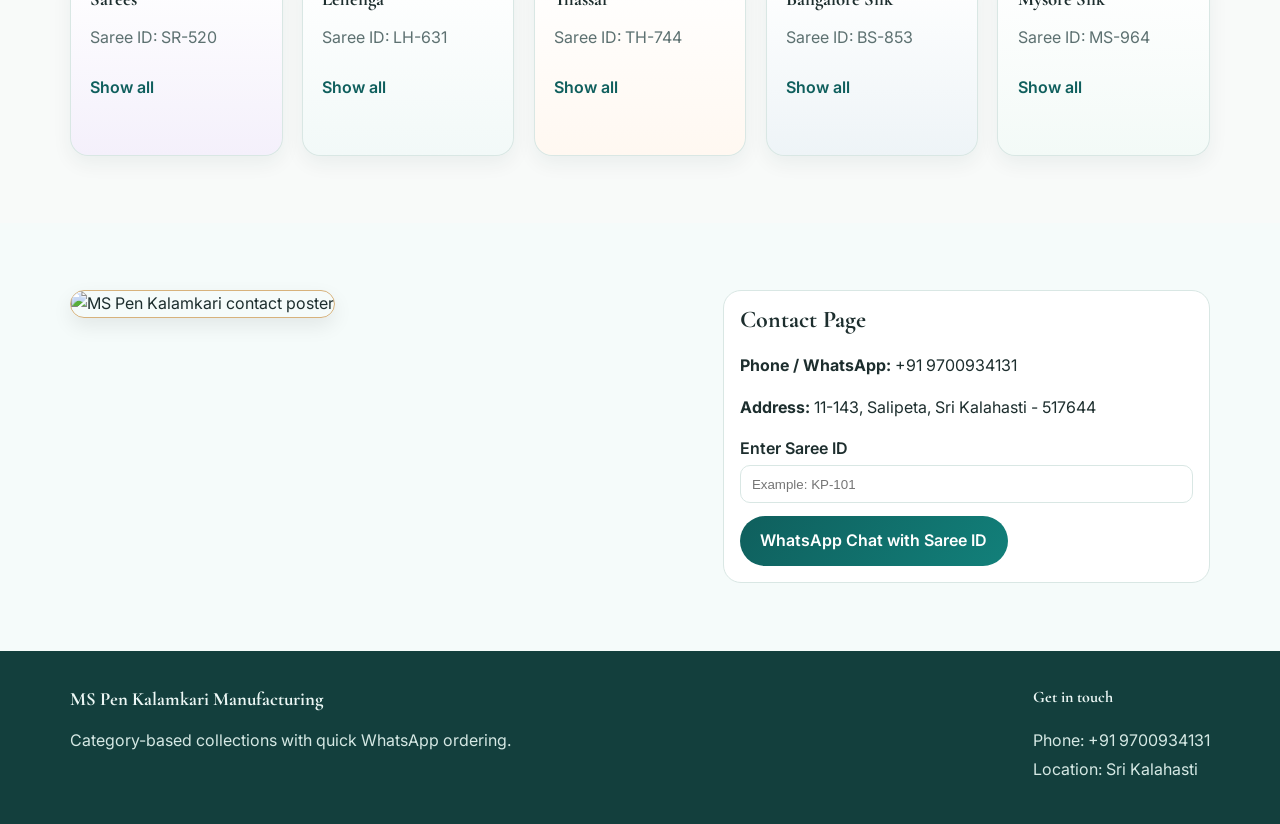
==== commit 95230f1a: "Improve slider accessibility and SVG asset robustness Agent-Logs-Url: https://github.com/reddyprasad" ====
--- a/index.html
+++ b/index.html
@@ -134,7 +134,7 @@
 
       <section id="collections" class="section container">
         <div class="section-head">
-          <h2>Show all Collections</h2>
+          <h2>Collections by Category</h2>
           <p>Select a category and use the Saree ID in WhatsApp chat.</p>
         </div>
 
@@ -235,11 +235,18 @@
       const whatsappItems = document.querySelectorAll(".whatsapp-item");
 
       if (sliderTrack) {
-        sliderTrack.innerHTML += sliderTrack.innerHTML;
+        const slides = Array.from(sliderTrack.children);
+        slides.forEach((slide) => {
+          const clone = slide.cloneNode(true);
+          clone.setAttribute("aria-hidden", "true");
+          sliderTrack.appendChild(clone);
+        });
       }
 
       const buildWhatsAppLink = (sareeId) => {
-        const message = `Hello MS Pen Kalamkari, please share details and more images for Saree ID: ${sareeId}`;
+        const message = sareeId
+          ? `Hello MS Pen Kalamkari, please share details and more images for Saree ID: ${sareeId}`
+          : "Hello MS Pen Kalamkari, please share latest collections and show all images.";
         return `https://wa.me/${phoneNumber}?text=${encodeURIComponent(message)}`;
       };
 
@@ -251,12 +258,14 @@
       });
 
       const updateContactWhatsApp = () => {
-        const sareeId = sareeIdInput.value.trim() || "Not provided";
+        const sareeId = sareeIdInput.value.trim();
         whatsappChatLink.href = buildWhatsAppLink(sareeId);
       };
 
-      sareeIdInput.addEventListener("input", updateContactWhatsApp);
-      updateContactWhatsApp();
+      if (sareeIdInput && whatsappChatLink) {
+        sareeIdInput.addEventListener("input", updateContactWhatsApp);
+        updateContactWhatsApp();
+      }
     </script>
   </body>
 </html>
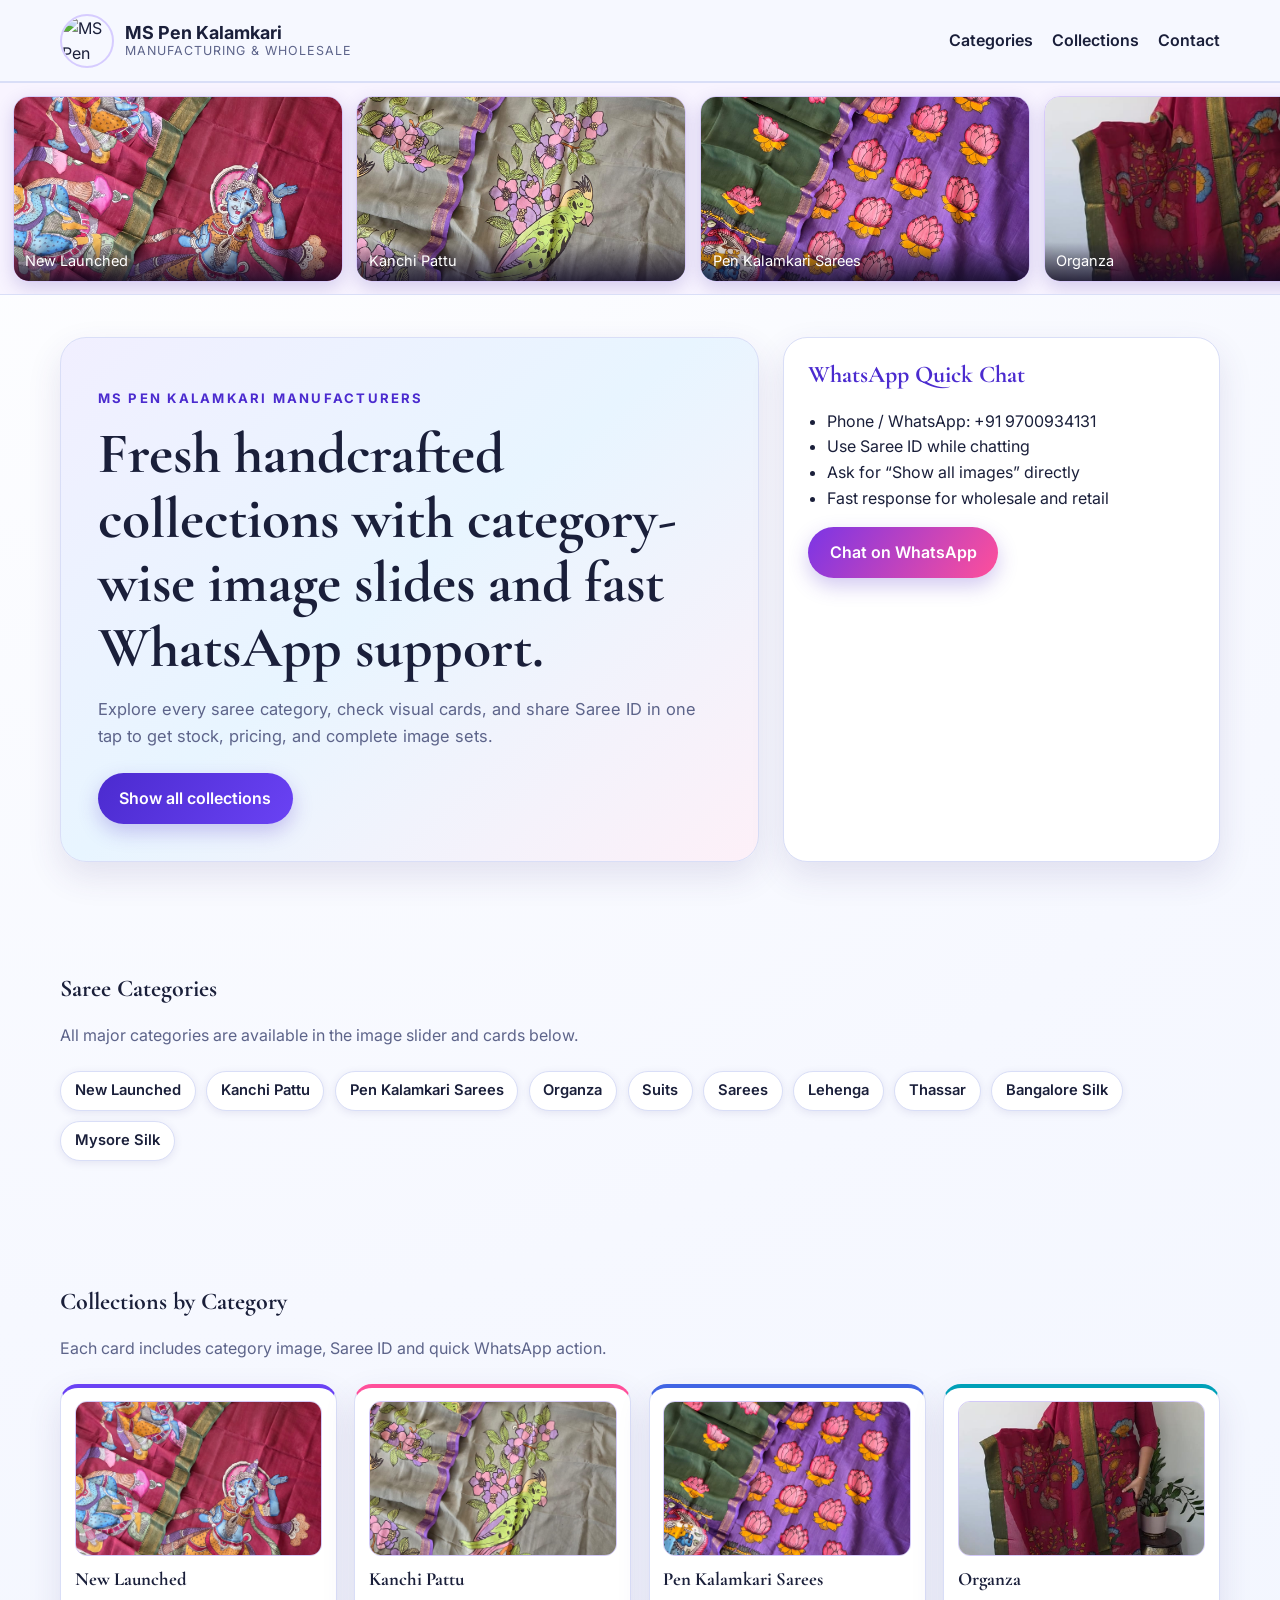
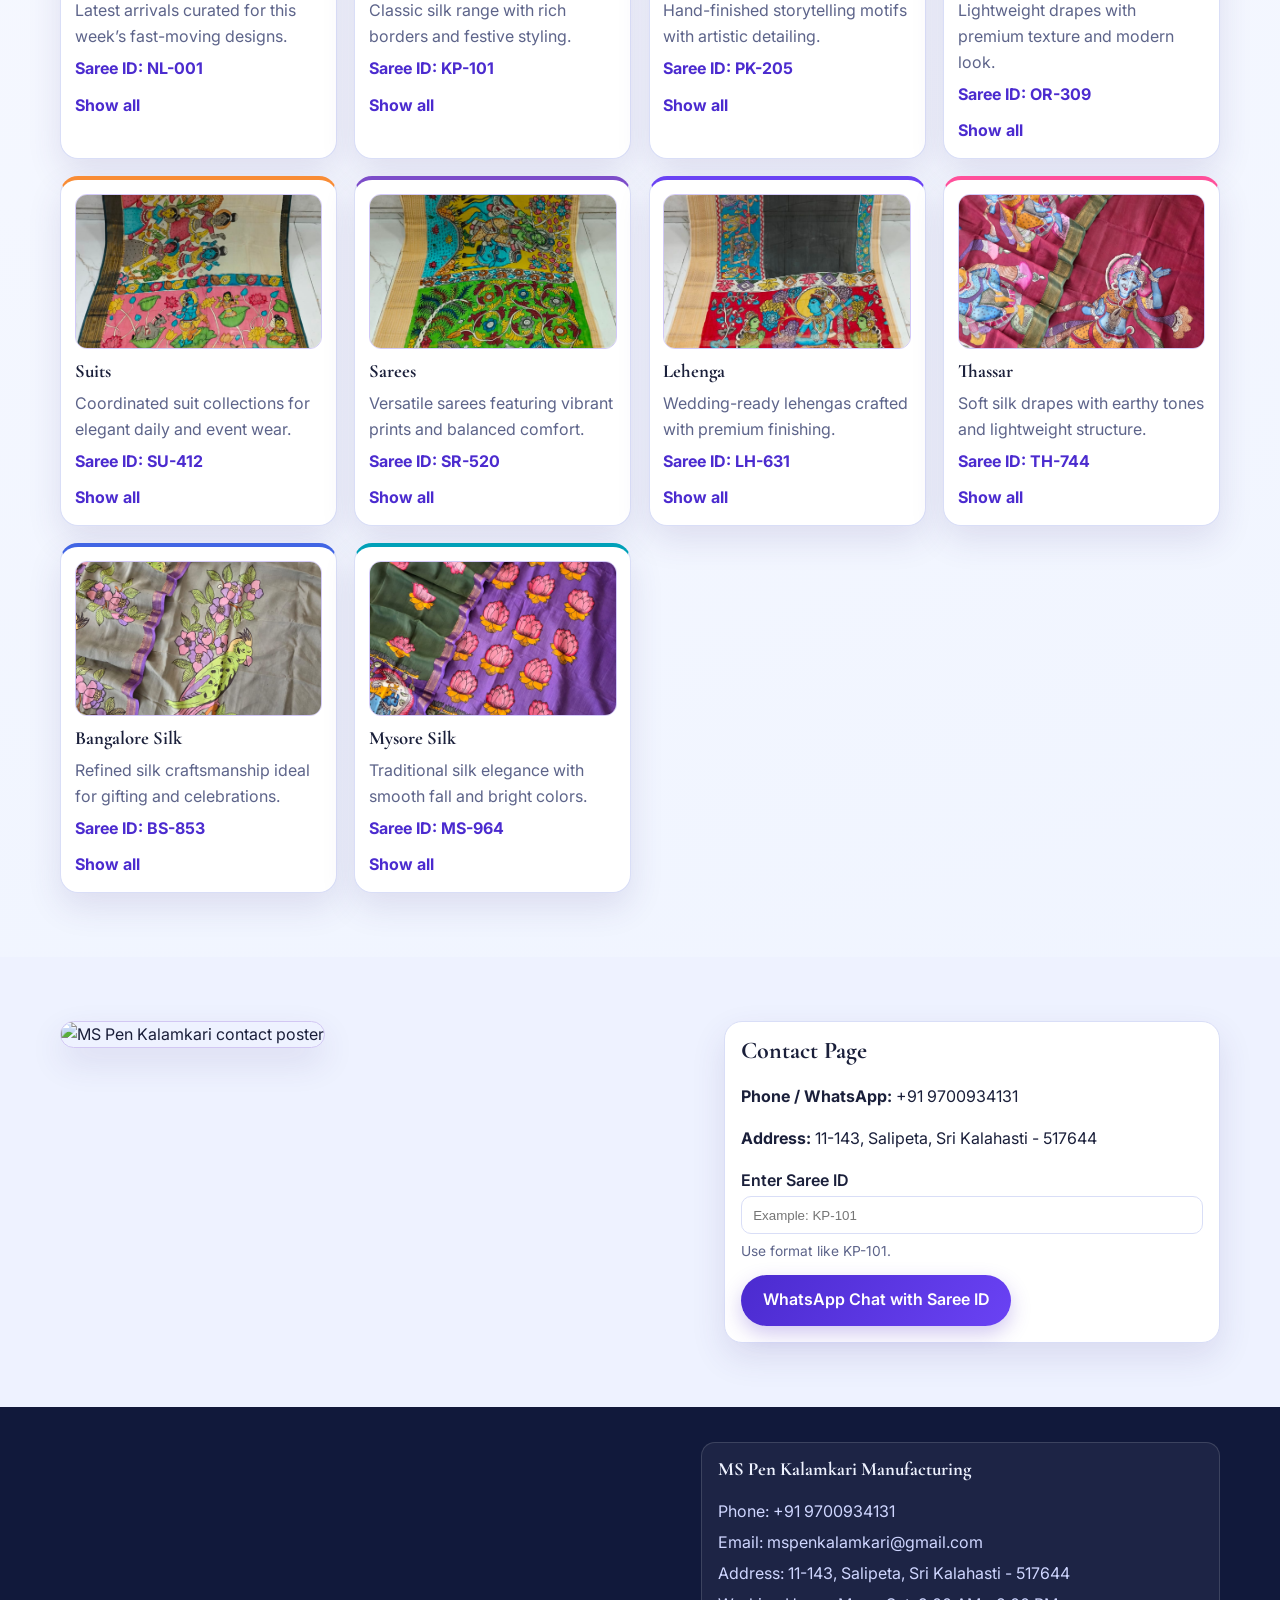
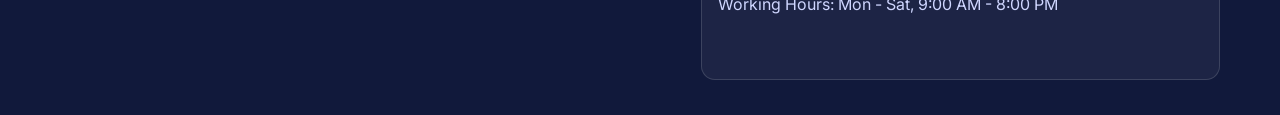
==== commit 04be3ed6: "Refresh homepage with category image slides and new footer layout Agent-Logs-Url: https://github.com" ====
--- a/index.html
+++ b/index.html
@@ -3,7 +3,7 @@
   <head>
     <meta charset="UTF-8" />
     <meta name="viewport" content="width=device-width, initial-scale=1.0" />
-    <title>MS Pen Kalamkari Sarees | Fresh Collections</title>
+    <title>MS Pen Kalamkari Sarees | Signature Collections</title>
     <link
       rel="icon"
       type="image/jpeg"
@@ -41,43 +41,43 @@
     <section class="slider-strip" aria-label="Saree category highlights">
       <div class="slider-track">
         <figure class="slide">
-          <img src="Images/new-launched/cover.svg" alt="New Launched sarees" />
+          <img src="Images/new-launched/slide.jpg" alt="New Launched sarees" />
           <figcaption>New Launched</figcaption>
         </figure>
         <figure class="slide">
-          <img src="Images/kanchi-pattu/cover.svg" alt="Kanchi Pattu sarees" />
+          <img src="Images/kanchi-pattu/slide.jpg" alt="Kanchi Pattu sarees" />
           <figcaption>Kanchi Pattu</figcaption>
         </figure>
         <figure class="slide">
-          <img src="Images/pen-kalamkari-sarees/cover.svg" alt="Pen Kalamkari sarees" />
+          <img src="Images/pen-kalamkari-sarees/slide.jpg" alt="Pen Kalamkari sarees" />
           <figcaption>Pen Kalamkari Sarees</figcaption>
         </figure>
         <figure class="slide">
-          <img src="Images/organza/cover.svg" alt="Organza sarees" />
+          <img src="Images/organza/slide.jpg" alt="Organza sarees" />
           <figcaption>Organza</figcaption>
         </figure>
         <figure class="slide">
-          <img src="Images/suits/cover.svg" alt="Suits collection" />
+          <img src="Images/suits/slide.jpg" alt="Suits collection" />
           <figcaption>Suits</figcaption>
         </figure>
         <figure class="slide">
-          <img src="Images/sarees/cover.svg" alt="Sarees collection" />
+          <img src="Images/sarees/slide.jpg" alt="Sarees collection" />
           <figcaption>Sarees</figcaption>
         </figure>
         <figure class="slide">
-          <img src="Images/lehenga/cover.svg" alt="Lehenga collection" />
+          <img src="Images/lehenga/slide.jpg" alt="Lehenga collection" />
           <figcaption>Lehenga</figcaption>
         </figure>
         <figure class="slide">
-          <img src="Images/thassar/cover.svg" alt="Thassar collection" />
+          <img src="Images/thassar/slide.jpg" alt="Thassar collection" />
           <figcaption>Thassar</figcaption>
         </figure>
         <figure class="slide">
-          <img src="Images/bangalore-silk/cover.svg" alt="Bangalore silk collection" />
+          <img src="Images/bangalore-silk/slide.jpg" alt="Bangalore silk collection" />
           <figcaption>Bangalore Silk</figcaption>
         </figure>
         <figure class="slide">
-          <img src="Images/mysore-silk/cover.svg" alt="Mysore silk collection" />
+          <img src="Images/mysore-silk/slide.jpg" alt="Mysore silk collection" />
           <figcaption>Mysore Silk</figcaption>
         </figure>
       </div>
@@ -88,10 +88,10 @@
         <div class="container hero-grid">
           <div class="hero-copy-block">
             <p class="eyebrow">MS Pen Kalamkari Manufacturers</p>
-            <h1>Explore fresh saree collections by category and connect on WhatsApp instantly.</h1>
+            <h1>Fresh handcrafted collections with category-wise image slides and fast WhatsApp support.</h1>
             <p class="hero-copy">
-              Browse category-wise sarees and use the Saree ID to start a WhatsApp conversation for price, stock,
-              and more images.
+              Explore every saree category, check visual cards, and share Saree ID in one tap to get stock, pricing,
+              and complete image sets.
             </p>
             <a href="#collections" class="btn">Show all collections</a>
           </div>
@@ -117,6 +117,7 @@
       <section id="categories" class="section container">
         <div class="section-head">
           <h2>Saree Categories</h2>
+          <p>All major categories are available in the image slider and cards below.</p>
         </div>
         <div class="category-list" aria-label="Saree categories">
           <span>New Launched</span>
@@ -135,58 +136,82 @@
       <section id="collections" class="section container">
         <div class="section-head">
           <h2>Collections by Category</h2>
-          <p>Select a category and use the Saree ID in WhatsApp chat.</p>
+          <p>Each card includes category image, Saree ID and quick WhatsApp action.</p>
         </div>
 
         <div class="cards">
           <article class="card card-royal">
+            <img class="card-image" src="Images/new-launched/slide.jpg" alt="New launched saree card" />
             <h3>New Launched</h3>
-            <p>Saree ID: NL-001</p>
+            <p>Latest arrivals curated for this week’s fast-moving designs.</p>
+            <p class="saree-id">Saree ID: NL-001</p>
             <a class="show-all-btn whatsapp-item" href="#" data-saree-id="NL-001">Show all</a>
           </article>
           <article class="card card-pastel">
+            <img class="card-image" src="Images/kanchi-pattu/slide.jpg" alt="Kanchi pattu saree card" />
             <h3>Kanchi Pattu</h3>
-            <p>Saree ID: KP-101</p>
+            <p>Classic silk range with rich borders and festive styling.</p>
+            <p class="saree-id">Saree ID: KP-101</p>
             <a class="show-all-btn whatsapp-item" href="#" data-saree-id="KP-101">Show all</a>
           </article>
           <article class="card card-heritage">
+            <img
+              class="card-image"
+              src="Images/pen-kalamkari-sarees/slide.jpg"
+              alt="Pen kalamkari saree card"
+            />
             <h3>Pen Kalamkari Sarees</h3>
-            <p>Saree ID: PK-205</p>
+            <p>Hand-finished storytelling motifs with artistic detailing.</p>
+            <p class="saree-id">Saree ID: PK-205</p>
             <a class="show-all-btn whatsapp-item" href="#" data-saree-id="PK-205">Show all</a>
           </article>
           <article class="card card-office">
+            <img class="card-image" src="Images/organza/slide.jpg" alt="Organza saree card" />
             <h3>Organza</h3>
-            <p>Saree ID: OR-309</p>
+            <p>Lightweight drapes with premium texture and modern look.</p>
+            <p class="saree-id">Saree ID: OR-309</p>
             <a class="show-all-btn whatsapp-item" href="#" data-saree-id="OR-309">Show all</a>
           </article>
           <article class="card card-festival">
+            <img class="card-image" src="Images/suits/slide.jpg" alt="Suits category card" />
             <h3>Suits</h3>
-            <p>Saree ID: SU-412</p>
+            <p>Coordinated suit collections for elegant daily and event wear.</p>
+            <p class="saree-id">Saree ID: SU-412</p>
             <a class="show-all-btn whatsapp-item" href="#" data-saree-id="SU-412">Show all</a>
           </article>
           <article class="card card-fusion">
+            <img class="card-image" src="Images/sarees/slide.jpg" alt="Sarees category card" />
             <h3>Sarees</h3>
-            <p>Saree ID: SR-520</p>
+            <p>Versatile sarees featuring vibrant prints and balanced comfort.</p>
+            <p class="saree-id">Saree ID: SR-520</p>
             <a class="show-all-btn whatsapp-item" href="#" data-saree-id="SR-520">Show all</a>
           </article>
           <article class="card card-royal">
+            <img class="card-image" src="Images/lehenga/slide.jpg" alt="Lehenga category card" />
             <h3>Lehenga</h3>
-            <p>Saree ID: LH-631</p>
+            <p>Wedding-ready lehengas crafted with premium finishing.</p>
+            <p class="saree-id">Saree ID: LH-631</p>
             <a class="show-all-btn whatsapp-item" href="#" data-saree-id="LH-631">Show all</a>
           </article>
           <article class="card card-pastel">
+            <img class="card-image" src="Images/thassar/slide.jpg" alt="Thassar category card" />
             <h3>Thassar</h3>
-            <p>Saree ID: TH-744</p>
+            <p>Soft silk drapes with earthy tones and lightweight structure.</p>
+            <p class="saree-id">Saree ID: TH-744</p>
             <a class="show-all-btn whatsapp-item" href="#" data-saree-id="TH-744">Show all</a>
           </article>
           <article class="card card-heritage">
+            <img class="card-image" src="Images/bangalore-silk/slide.jpg" alt="Bangalore silk category card" />
             <h3>Bangalore Silk</h3>
-            <p>Saree ID: BS-853</p>
+            <p>Refined silk craftsmanship ideal for gifting and celebrations.</p>
+            <p class="saree-id">Saree ID: BS-853</p>
             <a class="show-all-btn whatsapp-item" href="#" data-saree-id="BS-853">Show all</a>
           </article>
           <article class="card card-office">
+            <img class="card-image" src="Images/mysore-silk/slide.jpg" alt="Mysore silk category card" />
             <h3>Mysore Silk</h3>
-            <p>Saree ID: MS-964</p>
+            <p>Traditional silk elegance with smooth fall and bright colors.</p>
+            <p class="saree-id">Saree ID: MS-964</p>
             <a class="show-all-btn whatsapp-item" href="#" data-saree-id="MS-964">Show all</a>
           </article>
         </div>
@@ -205,9 +230,16 @@
             <p><strong>Phone / WhatsApp:</strong> +91 9700934131</p>
             <p><strong>Address:</strong> 11-143, Salipeta, Sri Kalahasti - 517644</p>
             <label for="sareeIdInput">Enter Saree ID</label>
-            <input id="sareeIdInput" type="text" placeholder="Example: KP-101" />
-            <a id="whatsappChatLink" class="btn" href="#" target="_blank" rel="noopener noreferrer"
-              >WhatsApp Chat with Saree ID</a
+            <input id="sareeIdInput" type="text" placeholder="Example: KP-101" aria-label="Enter Saree ID" />
+            <small id="sareeIdHint" class="input-hint">Use format like KP-101.</small>
+            <a
+              id="whatsappChatLink"
+              class="btn"
+              href="https://wa.me/919700934131?text=Hello%20MS%20Pen%20Kalamkari%2C%20please%20share%20latest%20collections%20and%20show%20all%20images."
+              target="_blank"
+              rel="noopener noreferrer"
+            >
+              WhatsApp Chat with Saree ID</a
             >
           </div>
         </div>
@@ -216,23 +248,37 @@
 
     <footer class="footer">
       <div class="container footer-grid">
-        <div>
+        <div class="footer-map" aria-label="Store location map">
+          <iframe
+            title="MS Pen Kalamkari Location"
+            loading="lazy"
+            referrerpolicy="no-referrer-when-downgrade"
+            src="https://www.google.com/maps?q=Sri%20Kalahasti%2C%20Andhra%20Pradesh&output=embed"
+          ></iframe>
+        </div>
+        <div class="footer-contact">
           <h3>MS Pen Kalamkari Manufacturing</h3>
-          <p>Category-based collections with quick WhatsApp ordering.</p>
-        </div>
-        <div>
-          <h4>Get in touch</h4>
           <p>Phone: +91 9700934131</p>
-          <p>Location: Sri Kalahasti</p>
+          <p>Email: mspenkalamkari@gmail.com</p>
+          <p>Address: 11-143, Salipeta, Sri Kalahasti - 517644</p>
+          <p>Working Hours: Mon - Sat, 9:00 AM - 8:00 PM</p>
         </div>
       </div>
     </footer>
+
     <script>
       const phoneNumber = "919700934131";
       const sliderTrack = document.querySelector(".slider-track");
       const sareeIdInput = document.getElementById("sareeIdInput");
+      const sareeIdHint = document.getElementById("sareeIdHint");
       const whatsappChatLink = document.getElementById("whatsappChatLink");
       const whatsappItems = document.querySelectorAll(".whatsapp-item");
+      const slideItems = document.querySelectorAll(".slide");
+
+      const sanitizeSareeId = (value) => {
+        const normalized = (value || "").trim().toUpperCase();
+        return /^[A-Z]{1,3}-\d{2,4}$/.test(normalized) ? normalized : "";
+      };
 
       if (sliderTrack) {
         const slides = Array.from(sliderTrack.children);
@@ -243,6 +289,8 @@
         });
       }
 
+      slideItems.forEach((slide) => slide.setAttribute("tabindex", "0"));
+
       const buildWhatsAppLink = (sareeId) => {
         const message = sareeId
           ? `Hello MS Pen Kalamkari, please share details and more images for Saree ID: ${sareeId}`
@@ -251,15 +299,21 @@
       };
 
       whatsappItems.forEach((item) => {
-        const sareeId = item.dataset.sareeId || "";
+        const sareeId = sanitizeSareeId(item.dataset.sareeId || "");
         item.href = buildWhatsAppLink(sareeId);
         item.target = "_blank";
         item.rel = "noopener noreferrer";
       });
 
       const updateContactWhatsApp = () => {
-        const sareeId = sareeIdInput.value.trim();
+        const rawSareeId = sareeIdInput.value.trim();
+        const sareeId = sanitizeSareeId(rawSareeId);
         whatsappChatLink.href = buildWhatsAppLink(sareeId);
+        if (sareeIdHint) {
+          const isInvalid = rawSareeId.length > 0 && !sareeId;
+          sareeIdHint.textContent = isInvalid ? "Invalid format. Use pattern like KP-101." : "Use format like KP-101.";
+          sareeIdHint.classList.toggle("error", isInvalid);
+        }
       };
 
       if (sareeIdInput && whatsappChatLink) {
--- a/styles.css
+++ b/styles.css
@@ -1,13 +1,15 @@
 :root {
-  --bg: #f8faf9;
-  --text: #1d2e2e;
-  --muted: #5d7171;
-  --accent: #12807a;
-  --accent-dark: #0f5f5d;
-  --gold: #bf9b30;
-  --gold-soft: #e9d7a2;
-  --surface: #ffffff;
-  --border: #d9e7e4;
+  --bg: #f6f8ff;
+  --bg-soft: #eef2ff;
+  --text: #1a1f3a;
+  --muted: #5d648a;
+  --accent: #6a42f4;
+  --accent-dark: #4b2bcf;
+  --accent-alt: #ff4f9a;
+  --card-bg: #ffffff;
+  --border: #d9def7;
+  --shadow: 0 14px 34px rgba(63, 46, 124, 0.12);
+  --slider-duration: 40s;
 }
 
 * {
@@ -18,7 +20,7 @@
   margin: 0;
   font-family: "Inter", sans-serif;
   color: var(--text);
-  background: radial-gradient(circle at top right, #edf8f6 0%, var(--bg) 45%);
+  background: radial-gradient(circle at 8% -4%, #ffffff 0%, var(--bg) 40%, #edf3ff 100%);
   line-height: 1.6;
 }
 
@@ -27,22 +29,22 @@
 h3,
 h4 {
   font-family: "Cormorant Garamond", serif;
-  line-height: 1.1;
+  line-height: 1.12;
   margin-top: 0;
 }
 
 .container {
-  width: min(1140px, 92vw);
+  width: min(1160px, 92vw);
   margin: 0 auto;
 }
 
 .topbar {
   position: sticky;
   top: 0;
-  z-index: 10;
-  background: rgba(248, 250, 249, 0.96);
+  z-index: 12;
+  background: rgba(246, 248, 255, 0.9);
   border-bottom: 1px solid var(--border);
-  backdrop-filter: blur(8px);
+  backdrop-filter: blur(10px);
 }
 
 .nav {
@@ -50,7 +52,7 @@
   justify-content: space-between;
   align-items: center;
   gap: 1.5rem;
-  padding: 0.8rem 0;
+  padding: 0.85rem 0;
 }
 
 .brand {
@@ -66,7 +68,7 @@
   height: 54px;
   border-radius: 50%;
   object-fit: cover;
-  border: 2px solid var(--gold-soft);
+  border: 2px solid #d6ccff;
 }
 
 .brand span {
@@ -76,14 +78,13 @@
 }
 
 .brand strong {
-  font-size: 1.1rem;
-  font-family: "Cormorant Garamond", serif;
+  font-size: 1.12rem;
 }
 
 .brand small {
   color: var(--muted);
   font-size: 0.78rem;
-  letter-spacing: 0.06em;
+  letter-spacing: 0.08em;
   text-transform: uppercase;
 }
 
@@ -99,81 +100,84 @@
 }
 
 .hero {
-  padding: 3rem 0 3rem;
+  padding: 2.6rem 0 3.1rem;
 }
 
 .hero-grid {
   display: grid;
-  grid-template-columns: 1.5fr 1fr;
+  grid-template-columns: 1.6fr 1fr;
   gap: 1.5rem;
-  align-items: stretch;
 }
 
 .hero-copy-block {
-  background: linear-gradient(145deg, #ecf7f5 0%, #e3f2ef 45%, #f8f4e6 100%);
-  border: 1px solid var(--border);
-  border-radius: 24px;
-  padding: clamp(1.3rem, 3.5vw, 2.2rem);
+  background: linear-gradient(140deg, #f1efff 0%, #e8f5ff 48%, #fdf0f8 100%);
+  border: 1px solid var(--border);
+  border-radius: 26px;
+  padding: clamp(1.3rem, 3.6vw, 2.3rem);
+  box-shadow: var(--shadow);
 }
 
 .eyebrow {
   font-size: 0.82rem;
   text-transform: uppercase;
-  letter-spacing: 0.18em;
+  letter-spacing: 0.17em;
   color: var(--accent-dark);
   font-weight: 700;
 }
 
 h1 {
-  font-size: clamp(2.1rem, 5vw, 3.7rem);
+  font-size: clamp(2rem, 4.8vw, 3.6rem);
   margin: 0.7rem 0 1rem;
 }
 
 .hero-copy {
   color: var(--muted);
-  font-size: 1.02rem;
+  font-size: 1.03rem;
   margin-bottom: 1.5rem;
 }
 
 .btn {
   display: inline-block;
-  padding: 0.78rem 1.3rem;
+  padding: 0.8rem 1.35rem;
   border-radius: 999px;
   text-decoration: none;
   color: #fff;
-  background: linear-gradient(130deg, var(--accent-dark), var(--accent));
+  background: linear-gradient(125deg, var(--accent-dark), var(--accent));
   font-weight: 600;
   border: 0;
   cursor: pointer;
+  box-shadow: 0 8px 20px rgba(80, 47, 199, 0.26);
 }
 
 .btn-secondary {
   margin-top: 1rem;
-  background: linear-gradient(130deg, #0d694f, #16a06c);
+  background: linear-gradient(125deg, #7b35e5, var(--accent-alt));
 }
 
 .slider-strip {
   overflow: hidden;
+  border-top: 1px solid var(--border);
   border-bottom: 1px solid var(--border);
-  background: #fdf9f1;
+  background: #f8f4ff;
 }
 
 .slider-track {
   display: flex;
-  gap: 0.8rem;
-  padding: 0.75rem;
+  gap: 0.85rem;
+  padding: 0.8rem;
   width: max-content;
-  animation: slideLeft 45s linear infinite;
+  animation: slideLeft var(--slider-duration) linear infinite;
 }
 
 .slide {
   margin: 0;
   position: relative;
-  width: min(340px, 75vw);
+  width: min(330px, 74vw);
   aspect-ratio: 16 / 9;
-  border-radius: 14px;
+  border-radius: 16px;
   overflow: hidden;
-  border: 1px solid #dcbf8d;
+  border: 1px solid #d7caf9;
+  box-shadow: 0 6px 18px rgba(76, 51, 167, 0.2);
 }
 
 .slide img {
@@ -189,10 +193,10 @@
   right: 0;
   bottom: 0;
   margin: 0;
-  padding: 0.45rem 0.7rem;
-  font-size: 0.9rem;
+  padding: 0.48rem 0.72rem;
+  font-size: 0.91rem;
   color: #fff;
-  background: linear-gradient(180deg, transparent, rgba(0, 0, 0, 0.75));
+  background: linear-gradient(180deg, transparent, rgba(13, 8, 34, 0.8));
 }
 
 @keyframes slideLeft {
@@ -204,12 +208,18 @@
   }
 }
 
+@media (prefers-reduced-motion: reduce) {
+  .slider-track {
+    animation: none;
+  }
+}
+
 .trend-panel {
-  background: var(--surface);
+  background: #fff;
   border: 1px solid var(--border);
   border-radius: 24px;
   padding: 1.5rem;
-  box-shadow: 0 10px 25px rgba(19, 68, 67, 0.07);
+  box-shadow: var(--shadow);
 }
 
 .trend-panel h2 {
@@ -222,131 +232,107 @@
 }
 
 .section {
-  padding: 4.2rem 0;
+  padding: 4rem 0;
 }
 
 .section-head {
-  margin-bottom: 1.6rem;
+  margin-bottom: 1.4rem;
 }
 
 .section-head p {
   color: var(--muted);
 }
 
+.category-list {
+  display: flex;
+  flex-wrap: wrap;
+  gap: 0.65rem;
+}
+
+.category-list span {
+  padding: 0.45rem 0.86rem;
+  border: 1px solid var(--border);
+  border-radius: 999px;
+  background: #fff;
+  font-size: 0.92rem;
+  font-weight: 600;
+  box-shadow: 0 2px 8px rgba(63, 46, 124, 0.1);
+}
+
 .cards {
   display: grid;
-  grid-template-columns: repeat(5, minmax(0, 1fr));
-  gap: 1.2rem;
+  grid-template-columns: repeat(auto-fit, minmax(220px, 1fr));
+  gap: 1.1rem;
 }
 
 .card {
-  background: var(--surface);
+  background: var(--card-bg);
   border: 1px solid var(--border);
   border-radius: 18px;
-  padding: 1.2rem;
-  min-height: 190px;
-  box-shadow: 0 8px 20px rgba(13, 45, 45, 0.06);
+  padding: 0.85rem;
+  box-shadow: var(--shadow);
+  display: flex;
+  flex-direction: column;
+}
+
+.card-image {
+  width: 100%;
+  aspect-ratio: 16 / 10;
+  object-fit: cover;
+  border-radius: 12px;
+  margin-bottom: 0.8rem;
+  border: 1px solid #d2c9f8;
 }
 
 .card h3 {
-  margin-bottom: 0.6rem;
-}
-
-.card p,
-.about p {
+  margin-bottom: 0.35rem;
+}
+
+.card p {
   color: var(--muted);
+  margin: 0.2rem 0;
+}
+
+.saree-id {
+  font-weight: 700;
+  color: var(--accent-dark) !important;
 }
 
 .show-all-btn {
   margin-top: 0.5rem;
   display: inline-flex;
   align-items: center;
-  gap: 0.3rem;
   text-decoration: none;
-  font-weight: 600;
+  font-weight: 700;
   color: var(--accent-dark);
 }
 
-.category-list {
-  display: flex;
-  flex-wrap: wrap;
-  gap: 0.6rem;
-}
-
-.category-list span {
-  padding: 0.45rem 0.8rem;
-  border: 1px solid var(--border);
-  border-radius: 999px;
-  background: #fff;
-  font-size: 0.92rem;
-  font-weight: 600;
-}
-
 .card-royal {
-  background: linear-gradient(180deg, #ffffff 0%, #f2f9f8 100%);
-  border-top: 4px solid #168b84;
+  border-top: 4px solid #6a42f4;
 }
 
 .card-pastel {
-  background: linear-gradient(180deg, #ffffff 0%, #fff8f1 100%);
-  border-top: 4px solid #d8a176;
+  border-top: 4px solid #ff4f9a;
 }
 
 .card-heritage {
-  background: linear-gradient(180deg, #ffffff 0%, #eef4f7 100%);
-  border-top: 4px solid #4c7f98;
+  border-top: 4px solid #4165e4;
 }
 
 .card-office {
-  background: linear-gradient(180deg, #ffffff 0%, #f3faf7 100%);
-  border-top: 4px solid #49a27d;
+  border-top: 4px solid #00a0b8;
 }
 
 .card-festival {
-  background: linear-gradient(180deg, #ffffff 0%, #fffaea 100%);
-  border-top: 4px solid var(--gold);
+  border-top: 4px solid #f98c35;
 }
 
 .card-fusion {
-  background: linear-gradient(180deg, #ffffff 0%, #f4f0fb 100%);
-  border-top: 4px solid #8366b4;
-}
-
-.signature {
-  background: linear-gradient(180deg, #f4faf9 0%, #edf4f2 100%);
-}
-
-.signature-grid {
-  display: grid;
-  grid-template-columns: repeat(3, minmax(0, 1fr));
-  gap: 1rem;
-}
-
-.signature-grid article {
-  background: #fff;
-  border-radius: 16px;
-  border: 1px solid var(--border);
-  padding: 1rem;
-}
-
-.about {
-  background: #f5fbfa;
-}
-
-.about-grid {
-  display: grid;
-  grid-template-columns: 2fr 1fr;
-  gap: 1.4rem;
-  align-items: start;
-}
-
-.about ul {
-  margin: 0;
-  padding-left: 1.1rem;
+  border-top: 4px solid #7c4cc9;
 }
 
 .contact {
-  background: #f5fbfa;
+  background: var(--bg-soft);
 }
 
 .contact-grid {
@@ -359,8 +345,8 @@
 .contact-poster img {
   width: 100%;
   border-radius: 18px;
-  border: 1px solid #d7b27c;
-  box-shadow: 0 8px 20px rgba(0, 0, 0, 0.08);
+  border: 1px solid #d2c7f3;
+  box-shadow: var(--shadow);
 }
 
 .contact-content {
@@ -368,6 +354,7 @@
   border: 1px solid var(--border);
   border-radius: 18px;
   padding: 1rem;
+  box-shadow: var(--shadow);
 }
 
 .contact-content label {
@@ -381,39 +368,59 @@
   border: 1px solid var(--border);
   border-radius: 10px;
   padding: 0.65rem 0.7rem;
+  margin-bottom: 0.35rem;
+}
+
+.input-hint {
+  display: block;
   margin-bottom: 0.8rem;
+  color: var(--muted);
+  font-size: 0.86rem;
+}
+
+.input-hint.error {
+  color: #b42318;
 }
 
 .footer {
-  background: #133f3d;
-  color: #ecf7f5;
-  padding: 2.4rem 0;
+  background: #11193b;
+  color: #eef2ff;
+  padding: 2.2rem 0;
 }
 
 .footer-grid {
-  display: flex;
-  justify-content: space-between;
+  display: grid;
+  grid-template-columns: 1.2fr 1fr;
   gap: 1.2rem;
-  flex-wrap: wrap;
-}
-
-.footer p {
-  margin: 0.2rem 0;
-  color: #d5e8e4;
+  align-items: stretch;
+}
+
+.footer-map iframe {
+  width: 100%;
+  min-height: 230px;
+  border: 0;
+  border-radius: 14px;
+}
+
+.footer-contact {
+  background: rgba(255, 255, 255, 0.05);
+  border: 1px solid rgba(255, 255, 255, 0.14);
+  border-radius: 14px;
+  padding: 1rem;
+}
+
+.footer-contact p {
+  margin: 0.35rem 0;
+  color: #cfd6ff;
 }
 
 @media (max-width: 960px) {
-  .hero-grid,
-  .cards {
-    grid-template-columns: 1fr 1fr;
-  }
-
-  .hero-copy-block {
-    grid-column: span 2;
-  }
-
-  .about-grid,
-  .contact-grid {
+  .hero-grid {
+    grid-template-columns: 1fr;
+  }
+
+  .contact-grid,
+  .footer-grid {
     grid-template-columns: 1fr;
   }
 }
@@ -427,13 +434,8 @@
     padding-top: 4rem;
   }
 
-  .hero-grid,
   .cards {
     grid-template-columns: 1fr;
-  }
-
-  .hero-copy-block {
-    grid-column: auto;
   }
 
   .brand img {
